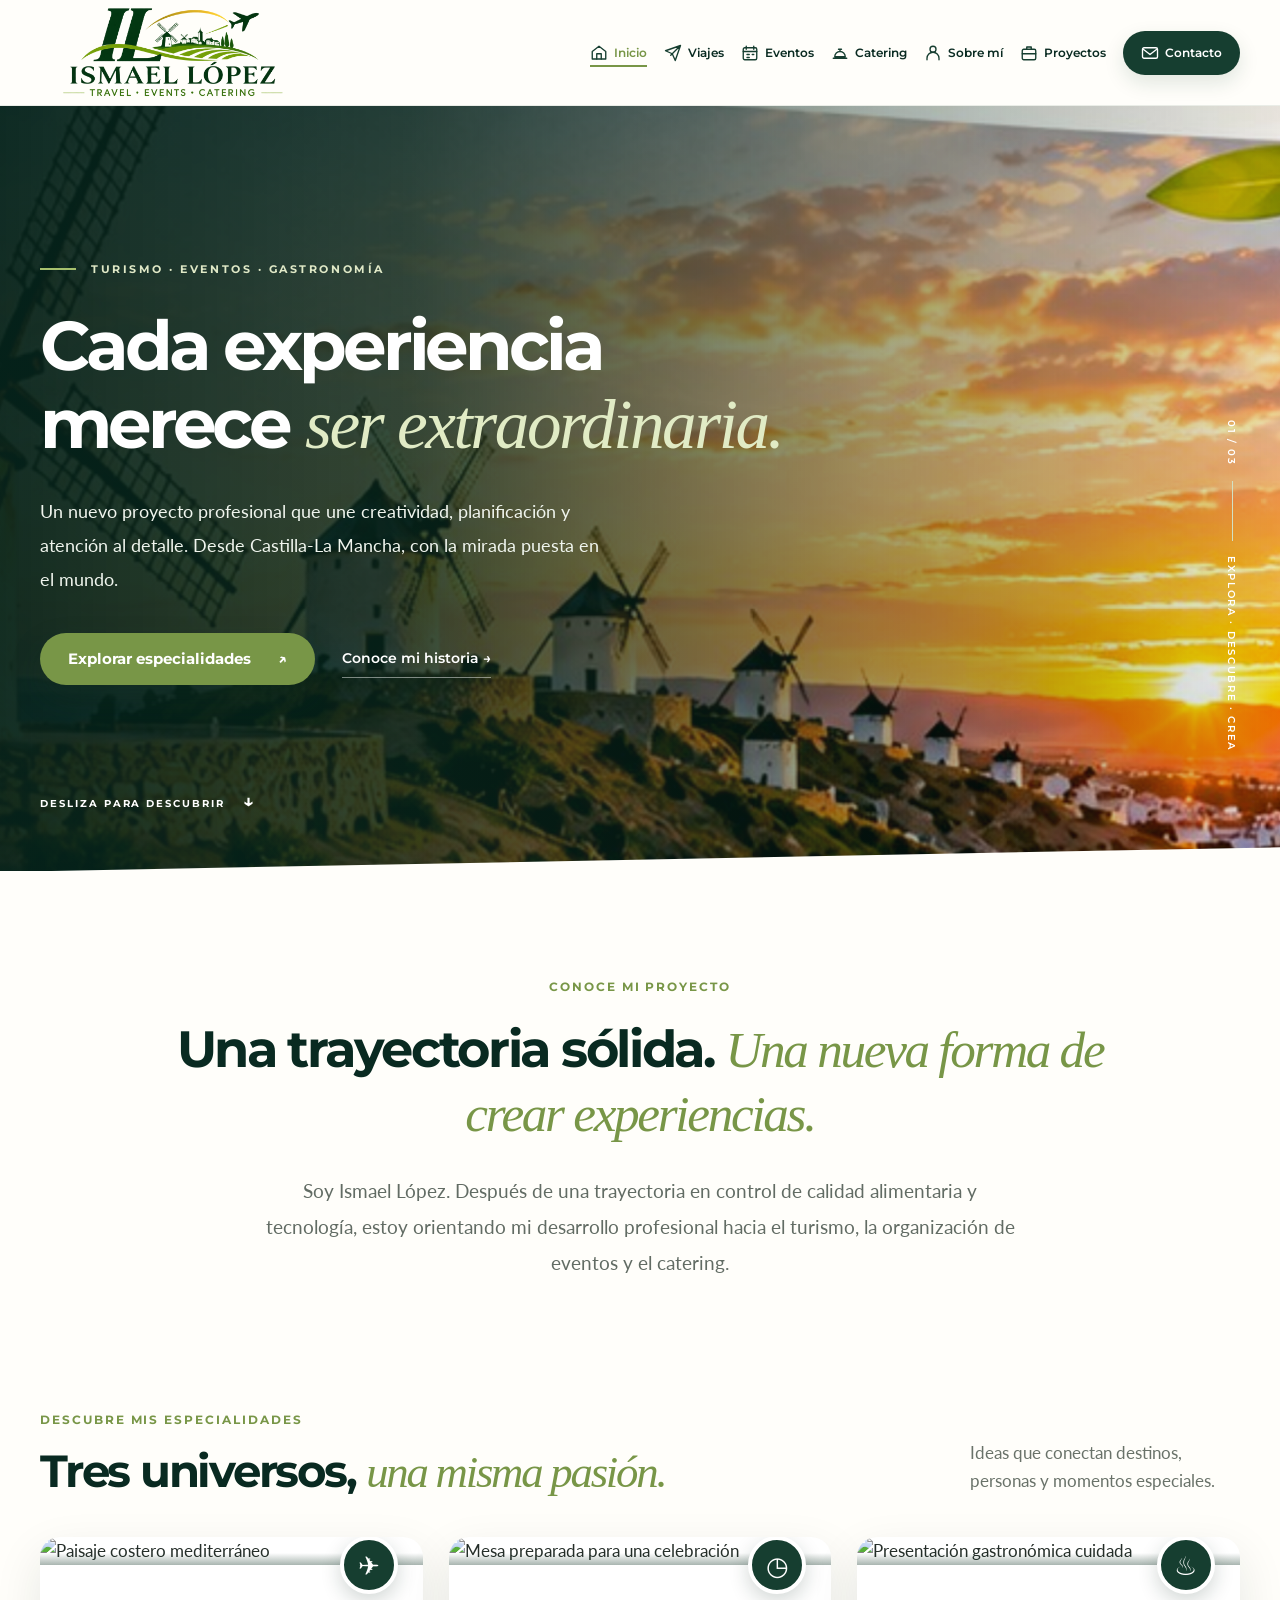
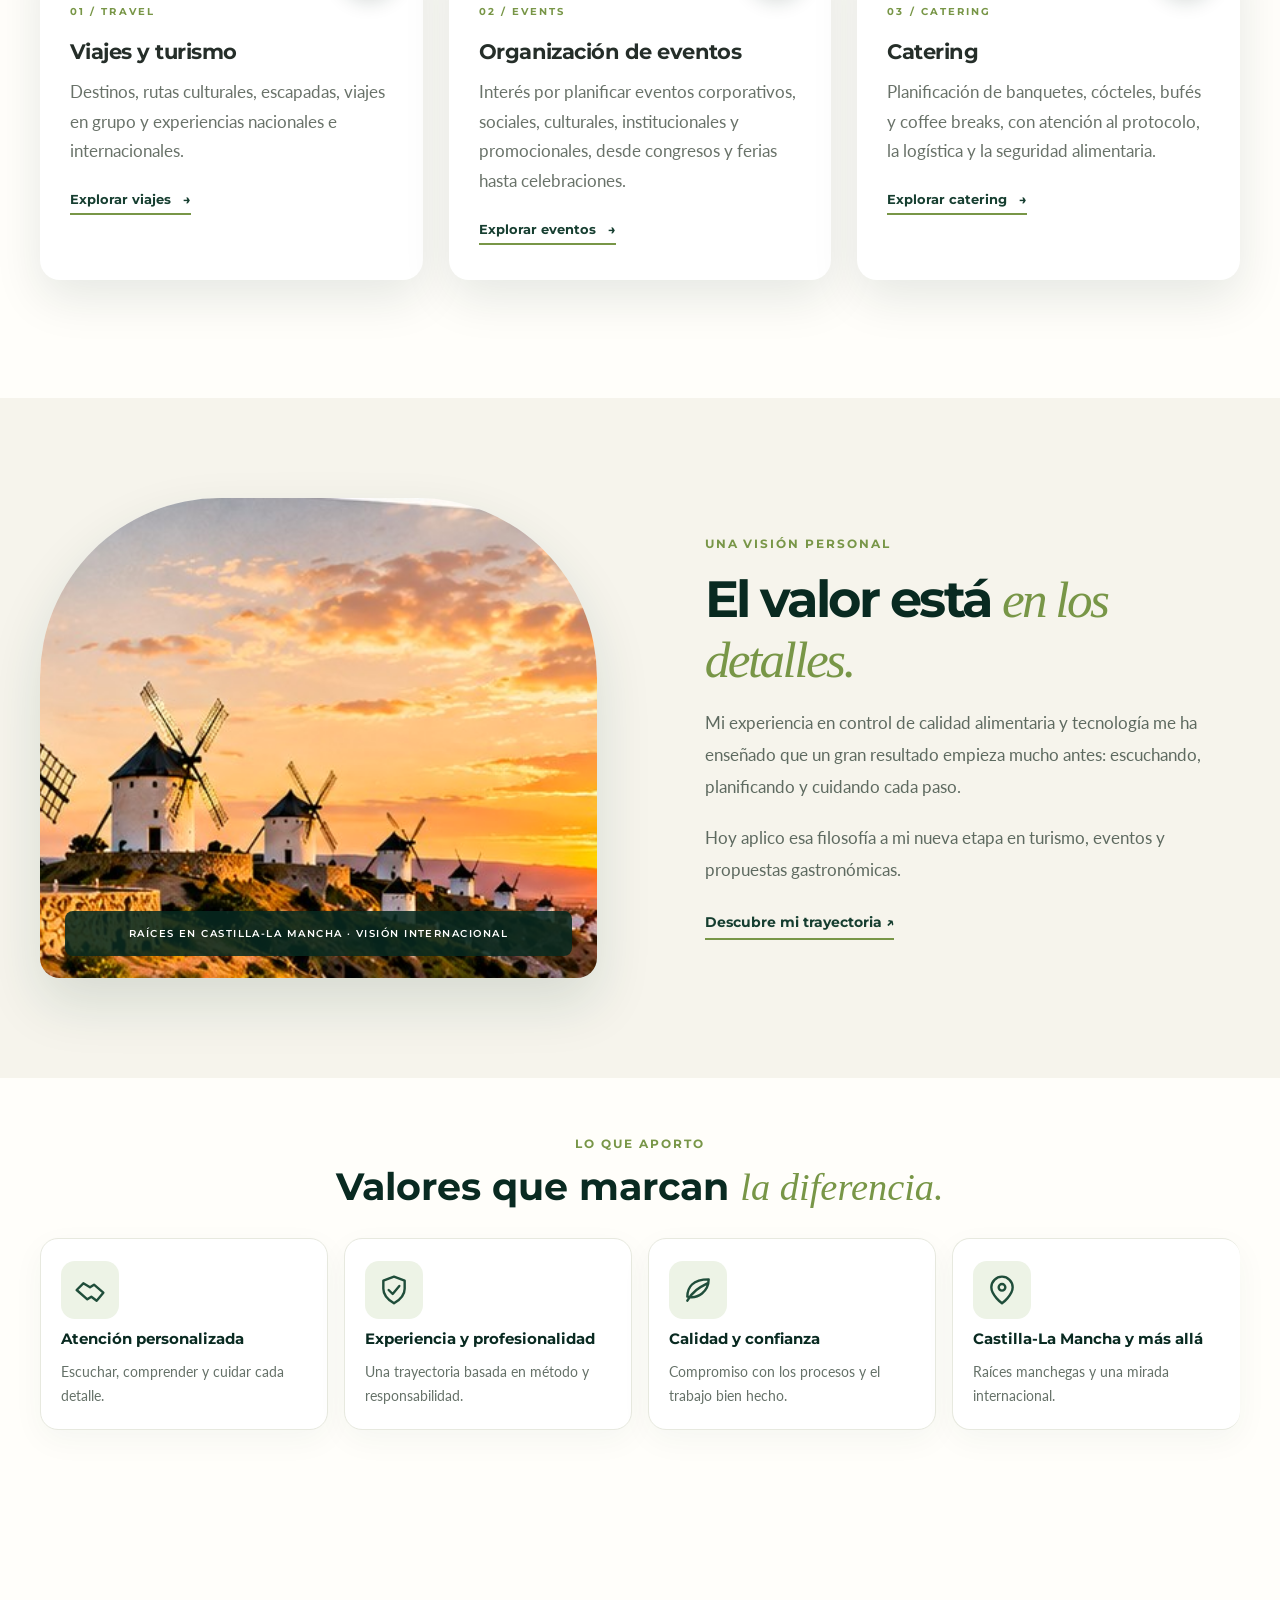
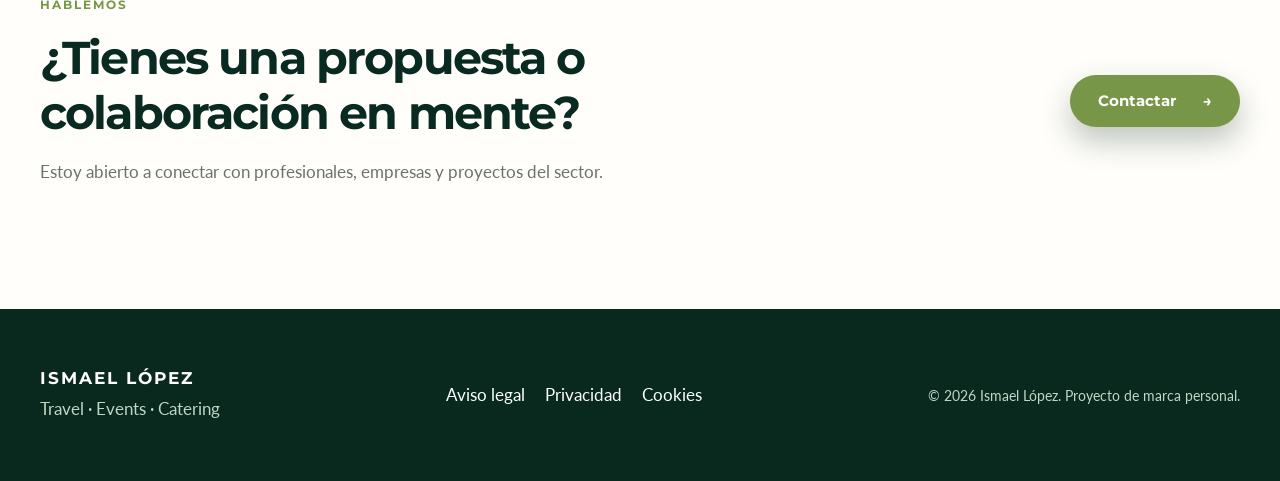
==== index.html @ da71027e "web personal" ====
<!DOCTYPE html>
<html lang="es">
 <head>
  <meta charset="utf-8"/>
  <meta content="width=device-width, initial-scale=1" name="viewport"/>
  <meta content="Ismael L&oacute;pez: perfil profesional y proyectos en turismo, organizaci&oacute;n de eventos y catering." name="description"/>
  <meta content="#1F4D3A" name="theme-color"/>
  <title>
   Ismael L&oacute;pez | Travel &middot; Events &middot; Catering
  </title>
  <link href="fotos/favicon.svg" rel="icon" type="image/svg+xml"/>
  <link href="https://fonts.googleapis.com" rel="preconnect"/>
  <link crossorigin="" href="https://fonts.gstatic.com" rel="preconnect"/>
  <link href="https://fonts.googleapis.com/css2?family=Lato:wght@400;700&amp;family=Montserrat:wght@400;500;600;700;800&amp;display=swap" rel="stylesheet"/>
  <link href="index.css" rel="stylesheet"/>
  <script defer="True" src="index.js">
  </script>
 </head>
 <body>
  <a class="skip" href="#contenido">
   Saltar al contenido
  </a>
  <header class="site-header">
   <div class="container header-inner">
    <a aria-label="Ismael L&oacute;pez, inicio" class="brand" href="index.html">
     <img alt="Ismael L&oacute;pez &middot; Travel &middot; Events &middot; Catering" class="brand-logo" height="116" src="fotos/logo.png" width="350"/>
    </a>
    <button aria-controls="nav-principal" aria-expanded="false" aria-label="Abrir men&uacute;" class="menu-toggle" type="button">
     <span>
     </span>
     <span>
     </span>
     <span>
     </span>
    </button>
    <nav aria-label="Navegaci&oacute;n principal" class="main-nav" id="nav-principal">
     <a aria-current="page" class="active" href="index.html">
      <svg aria-hidden="true" class="ui-icon" fill="none" stroke="currentColor" stroke-linecap="round" stroke-linejoin="round" stroke-width="1.8" viewbox="0 0 24 24">
       <path d="m3 10 9-7 9 7v10H3z">
       </path>
       <path d="M9 20v-7h6v7">
       </path>
      </svg>
      <span>
       Inicio
      </span>
     </a>
     <a href="viajes.html">
      <svg aria-hidden="true" class="ui-icon" fill="none" stroke="currentColor" stroke-linecap="round" stroke-linejoin="round" stroke-width="1.8" viewbox="0 0 24 24">
       <path d="M22 2 9 15M22 2l-7 20-4-9-9-4z">
       </path>
      </svg>
      <span>
       Viajes
      </span>
     </a>
     <a href="eventos.html">
      <svg aria-hidden="true" class="ui-icon" fill="none" stroke="currentColor" stroke-linecap="round" stroke-linejoin="round" stroke-width="1.8" viewbox="0 0 24 24">
       <rect height="16" rx="2" width="18" x="3" y="5">
       </rect>
       <path d="M7 3v4M17 3v4M3 10h18M8 14h3M8 18h3M15 14h2">
       </path>
      </svg>
      <span>
       Eventos
      </span>
     </a>
     <a href="catering.html">
      <svg aria-hidden="true" class="ui-icon" fill="none" stroke="currentColor" stroke-linecap="round" stroke-linejoin="round" stroke-width="1.8" viewbox="0 0 24 24">
       <path d="M3 19h18M5 17a7 7 0 0 1 14 0H5ZM12 10V7M10 7h4">
       </path>
      </svg>
      <span>
       Catering
      </span>
     </a>
     <a href="sobre-mi.html">
      <svg aria-hidden="true" class="ui-icon" fill="none" stroke="currentColor" stroke-linecap="round" stroke-linejoin="round" stroke-width="1.8" viewbox="0 0 24 24">
       <circle cx="12" cy="7" r="4">
       </circle>
       <path d="M4 21v-2a8 8 0 0 1 16 0v2">
       </path>
      </svg>
      <span>
       Sobre m&iacute;
      </span>
     </a>
     <a href="proyectos.html">
      <svg aria-hidden="true" class="ui-icon" fill="none" stroke="currentColor" stroke-linecap="round" stroke-linejoin="round" stroke-width="1.8" viewbox="0 0 24 24">
       <rect height="14" rx="2" width="18" x="3" y="7">
       </rect>
       <path d="M9 7V4h6v3M3 13h18">
       </path>
      </svg>
      <span>
       Proyectos
      </span>
     </a>
     <a class="nav-contact" href="contacto.html">
      <svg aria-hidden="true" class="ui-icon" fill="none" stroke="currentColor" stroke-linecap="round" stroke-linejoin="round" stroke-width="1.8" viewbox="0 0 24 24">
       <rect height="14" rx="2" width="20" x="2" y="5">
       </rect>
       <path d="m3 7 9 7 9-7">
       </path>
      </svg>
      <span>
       Contacto
      </span>
     </a>
    </nav>
   </div>
  </header>
  <main id="contenido">
   <section aria-labelledby="hero-title" class="hero hero-premium">
    <div class="hero-image">
    </div>
    <div class="container hero-content">
     <p class="eyebrow">
      <span class="eyebrow-rule">
      </span>
      TURISMO &middot; EVENTOS &middot; GASTRONOM&Iacute;A
     </p>
     <h1 id="hero-title">
      Cada experiencia merece
      <em>
       ser extraordinaria.
      </em>
     </h1>
     <p>
      Un nuevo proyecto profesional que une creatividad, planificaci&oacute;n y atenci&oacute;n al detalle. Desde Castilla-La Mancha, con la mirada puesta en el mundo.
     </p>
     <div class="hero-actions">
      <a class="button" href="#especialidades">
       Explorar especialidades
       <span aria-hidden="true">
        &nearrow;
       </span>
      </a>
      <a class="hero-secondary" href="sobre-mi.html">
       Conoce mi historia
       <span aria-hidden="true">
        &rarr;
       </span>
      </a>
     </div>
    </div>
    <div aria-hidden="true" class="hero-side-note">
     <span>
      01 / 03
     </span>
     <span class="hero-note-line">
     </span>
     <span>
      EXPLORA &middot; DESCUBRE &middot; CREA
     </span>
    </div>
    <a class="scroll-hint" href="#intro-title">
     DESLIZA PARA DESCUBRIR
     <span>
      &darr;
     </span>
    </a>
   </section>
   <section aria-labelledby="intro-title" class="intro container intro-premium">
    <p class="eyebrow dark">
     CONOCE MI PROYECTO
    </p>
    <h2 id="intro-title">
     Una trayectoria s&oacute;lida.
     <span class="accent-text">
      Una nueva forma de crear experiencias.
     </span>
    </h2>
    <p>
     Soy Ismael L&oacute;pez. Despu&eacute;s de una trayectoria en control de calidad alimentaria y tecnolog&iacute;a, estoy orientando mi desarrollo profesional hacia el turismo, la organizaci&oacute;n de eventos y el catering.
    </p>
   </section>
   <section aria-labelledby="services-title" class="services container services-premium" id="especialidades">
    <div class="section-heading">
     <div>
      <p class="eyebrow dark">
       DESCUBRE MIS ESPECIALIDADES
      </p>
      <h2 id="services-title">
       Tres universos,
       <span class="accent-text">
        una misma pasi&oacute;n.
       </span>
      </h2>
     </div>
     <p class="section-lead">
      Ideas que conectan destinos, personas y momentos especiales.
     </p>
    </div>
    <div class="cards">
     <article class="service-card">
      <div class="card-photo">
       <img alt="Paisaje costero mediterr&aacute;neo" loading="lazy" src="https://images.pexels.com/photos/346885/pexels-photo-346885.jpeg?auto=compress&amp;cs=tinysrgb&amp;w=1800"/>
      </div>
      <div class="card-body">
       <span class="card-index">
        01 / TRAVEL
       </span>
       <span aria-hidden="true" class="card-icon">
        ✈
       </span>
       <h3>
        Viajes y turismo
       </h3>
       <p>
        Destinos, rutas culturales, escapadas, viajes en grupo y experiencias nacionales e internacionales.
       </p>
       <a href="viajes.html">
        Explorar viajes
        <span aria-hidden="true">
         &rarr;
        </span>
       </a>
      </div>
     </article>
     <article class="service-card">
      <div class="card-photo">
       <img alt="Mesa preparada para una celebraci&oacute;n" loading="lazy" src="https://images.pexels.com/photos/169190/pexels-photo-169190.jpeg?auto=compress&amp;cs=tinysrgb&amp;w=1800"/>
      </div>
      <div class="card-body">
       <span class="card-index">
        02 / EVENTS
       </span>
       <span aria-hidden="true" class="card-icon">
        ◷
       </span>
       <h3>
        Organizaci&oacute;n de eventos
       </h3>
       <p>
        Inter&eacute;s por planificar eventos corporativos, sociales, culturales, institucionales y promocionales, desde congresos y ferias hasta celebraciones.
       </p>
       <a href="eventos.html">
        Explorar eventos
        <span aria-hidden="true">
         &rarr;
        </span>
       </a>
      </div>
     </article>
     <article class="service-card">
      <div class="card-photo">
       <img alt="Presentaci&oacute;n gastron&oacute;mica cuidada" loading="lazy" src="https://images.pexels.com/photos/958545/pexels-photo-958545.jpeg?auto=compress&amp;cs=tinysrgb&amp;w=1800"/>
      </div>
      <div class="card-body">
       <span class="card-index">
        03 / CATERING
       </span>
       <span aria-hidden="true" class="card-icon">
        ♨
       </span>
       <h3>
        Catering
       </h3>
       <p>
        Planificaci&oacute;n de banquetes, c&oacute;cteles, buf&eacute;s y coffee breaks, con atenci&oacute;n al protocolo, la log&iacute;stica y la seguridad alimentaria.
       </p>
       <a href="catering.html">
        Explorar catering
        <span aria-hidden="true">
         &rarr;
        </span>
       </a>
      </div>
     </article>
    </div>
   </section>
   <section aria-labelledby="statement-title" class="statement">
    <div class="container statement-grid">
     <div class="statement-visual">
      <img alt="Molinos de viento en Castilla-La Mancha" loading="lazy" src="fotos/molinos.jpg"/>
      <span class="statement-caption">
       RA&Iacute;CES EN CASTILLA-LA MANCHA &middot; VISI&Oacute;N INTERNACIONAL
      </span>
     </div>
     <div class="statement-copy">
      <p class="eyebrow dark">
       UNA VISI&Oacute;N PERSONAL
      </p>
      <h2 id="statement-title">
       El valor est&aacute;
       <em>
        en los detalles.
       </em>
      </h2>
      <p>
       Mi experiencia en control de calidad alimentaria y tecnolog&iacute;a me ha ense&ntilde;ado que un gran resultado empieza mucho antes: escuchando, planificando y cuidando cada paso.
      </p>
      <p>
       Hoy aplico esa filosof&iacute;a a mi nueva etapa en turismo, eventos y propuestas gastron&oacute;micas.
      </p>
      <a class="text-link" href="sobre-mi.html">
       Descubre mi trayectoria
       <span aria-hidden="true">
        &nearrow;
       </span>
      </a>
     </div>
    </div>
   </section>
   <section aria-labelledby="values-title" class="values values-refined">
    <div class="container">
     <p class="eyebrow dark values-eyebrow">
      LO QUE APORTO
     </p>
     <h2 id="values-title">
      Valores que marcan
      <em>
       la diferencia.
      </em>
     </h2>
     <div class="values-grid">
      <div class="value-tile">
       <span class="value-symbol">
        <svg aria-hidden="true" class="ui-icon" fill="none" stroke="currentColor" stroke-linecap="round" stroke-linejoin="round" stroke-width="1.8" viewbox="0 0 24 24">
         <path d="m2 12 5-5 5 3 3-2 7 6-5 6-4-3-3 2-8-7z">
         </path>
        </svg>
       </span>
       <strong>
        Atenci&oacute;n personalizada
       </strong>
       <p>
        Escuchar, comprender y cuidar cada detalle.
       </p>
      </div>
      <div class="value-tile">
       <span class="value-symbol">
        <svg aria-hidden="true" class="ui-icon" fill="none" stroke="currentColor" stroke-linecap="round" stroke-linejoin="round" stroke-width="1.8" viewbox="0 0 24 24">
         <path d="M12 2 4 5v6c0 5 3 8 8 11 5-3 8-6 8-11V5z">
         </path>
         <path d="m8 12 3 3 5-6">
         </path>
        </svg>
       </span>
       <strong>
        Experiencia y profesionalidad
       </strong>
       <p>
        Una trayectoria basada en m&eacute;todo y responsabilidad.
       </p>
      </div>
      <div class="value-tile">
       <span class="value-symbol">
        <svg aria-hidden="true" class="ui-icon" fill="none" stroke="currentColor" stroke-linecap="round" stroke-linejoin="round" stroke-width="1.8" viewbox="0 0 24 24">
         <path d="M20 4C8 4 4 10 4 17c8 2 16-4 16-13ZM4 20c4-7 9-10 15-13">
         </path>
        </svg>
       </span>
       <strong>
        Calidad y confianza
       </strong>
       <p>
        Compromiso con los procesos y el trabajo bien hecho.
       </p>
      </div>
      <div class="value-tile">
       <span class="value-symbol">
        <svg aria-hidden="true" class="ui-icon" fill="none" stroke="currentColor" stroke-linecap="round" stroke-linejoin="round" stroke-width="1.8" viewbox="0 0 24 24">
         <path d="M20 10c0 6-8 12-8 12S4 16 4 10a8 8 0 0 1 16 0z">
         </path>
         <circle cx="12" cy="10" r="2.5">
         </circle>
        </svg>
       </span>
       <strong>
        Castilla-La Mancha y m&aacute;s all&aacute;
       </strong>
       <p>
        Ra&iacute;ces manchegas y una mirada internacional.
       </p>
      </div>
     </div>
    </div>
   </section>
   <section class="contact-cta container">
    <div>
     <p class="eyebrow dark">
      HABLEMOS
     </p>
     <h2>
      &iquest;Tienes una propuesta o colaboraci&oacute;n en mente?
     </h2>
     <p>
      Estoy abierto a conectar con profesionales, empresas y proyectos del sector.
     </p>
    </div>
    <a class="button" href="contacto.html">
     Contactar
     <span aria-hidden="true">
      &rarr;
     </span>
    </a>
   </section>
  </main>
  <footer class="site-footer">
   <div class="container footer-inner">
    <div>
     <strong>
      ISMAEL L&Oacute;PEZ
     </strong>
     <p>
      Travel &middot; Events &middot; Catering
     </p>
    </div>
    <div>
     <a href="legal/aviso-legal.html">
      Aviso legal
     </a>
     <a href="legal/privacidad.html">
      Privacidad
     </a>
     <a href="legal/cookies.html">
      Cookies
     </a>
    </div>
    <small>
     &copy;
     <span id="year">
     </span>
     Ismael L&oacute;pez. Proyecto de marca personal.
    </small>
   </div>
  </footer>
 </body>
</html>
---- index.css ----
/* Estilos de index.html: archivo independiente y editable. */

/* ===== styles.css ===== */
:root {
    --forest:#1f4d3a;
    --deep:#103324;
    --olive:#6b8f47;
    --ivory:#f5f2e8;
    --graphite:#333;
    --white:#fff;
    --shadow:0 12px 34px #1f4d3a17
}

* {
    box-sizing:border-box
}

html {
    scroll-behavior:smooth
}

body {
    margin:0;
    color:var(--graphite);
    background:#fff;
    font:17px/1.65 Lato,Arial,sans-serif
}

h1,h2,h3,.brand {
    font-family:Montserrat,Arial,sans-serif;
    line-height:1.2
}

h1,h2,h3 {
    margin:0 0 18px
}

h2 {
    font-size:clamp(1.7rem,3vw,2.6rem);
    color:var(--deep)
}

h3 {
    font-size:1.25rem
}

p {
    margin:0 0 18px
}

a {
    color:inherit;
    text-decoration:none
}

a:hover {
    text-decoration:underline
}

a:focus-visible,button:focus-visible {
    outline:3px solid #e3ad32;
    outline-offset:4px
}

.container {
    width:min(1180px,calc(100% - 44px));
    margin:auto
}

.skip {
    position:absolute;
    top:-100px;
    left:10px;
    z-index:100;
    background:white;
    padding:12px
}

.skip:focus {
    top:10px
}

.site-header {
    position:relative;
    z-index:10;
    background:#fff;
    box-shadow:0 2px 16px #142d2214
}

.header-inner {
    min-height:100px;
    display:flex;
    align-items:center;
    justify-content:space-between;
    gap:25px
}

.brand {
    display:flex;
    align-items:center;
    gap:12px;
    color:var(--deep);
    white-space:nowrap
}

.brand:hover {
    text-decoration:none
}

.brand-mark {
    font:italic bold 3rem Georgia,serif;
    position:relative;
    letter-spacing:-.18em;
    padding-right:.2em
}

.brand-line {
    position:absolute;
    left:-5px;
    right:-9px;
    bottom:9px;
    height:4px;
    background:var(--olive);
    transform:rotate(-10deg);
    border-radius:100%
}

.brand-text {
    display:flex;
    flex-direction:column
}

.brand-text strong {
    font-size:1.17rem;
    letter-spacing:.09em
}

.brand-text small {
    font-size:.63rem;
    letter-spacing:.13em;
    color:var(--olive);
    font-weight:700
}

.main-nav {
    display:flex;
    align-items:center;
    gap:22px;
    font:600 .84rem Montserrat,Arial,sans-serif
}

.main-nav a {
    padding:10px 0
}

.main-nav a.active {
    color:var(--olive)
}

.main-nav .nav-contact {
    background:var(--forest);
    color:white;
    border-radius:8px;
    padding:11px 16px
}

.menu-toggle {
    display:none
}

.hero {
    min-height:530px;
    position:relative;
    display:flex;
    align-items:center;
    color:#fff;
    isolation:isolate;
    background:var(--deep)
}

.hero-image {
    position:absolute;
    inset:0;
    z-index:-2;
    background:url('fotos/molinos.jpg') center 43%/cover no-repeat
}

.hero:before {
    content:'';
    position:absolute;
    inset:0;
    z-index:-1;
    background:linear-gradient(90deg,rgba(8,38,28,.93) 0%,rgba(10,43,31,.76) 40%,rgba(10,43,31,.12) 100%)
}

.hero-content {
    padding:85px 0
}

.hero-content>* {
    max-width:670px
}

.eyebrow {
    font:700 .76rem Montserrat,Arial,sans-serif;
    letter-spacing:.16em;
    color:#d6e7a8;
    margin-bottom:18px
}

.eyebrow.dark {
    color:var(--olive)
}

h1 {
    font-size:clamp(2.3rem,4.2vw,4rem);
    letter-spacing:-.035em
}

h1 em {
    font-weight:500;
    color:#e5f0ce
}

.hero-content>p:not(.eyebrow) {
    font-size:1.12rem;
    max-width:560px
}

.button {
    display:inline-flex;
    align-items:center;
    gap:18px;
    background:var(--olive);
    color:#fff;
    padding:13px 23px;
    border-radius:9px;
    font:700 .91rem Montserrat,Arial,sans-serif;
    box-shadow:0 6px 18px #112b1e38;
    transition:transform .2s,background .2s
}

.button:hover {
    background:var(--forest);
    transform:translateY(-2px);
    text-decoration:none
}

.intro {
    padding:78px 0 55px;
    text-align:center;
    max-width:850px
}

.intro>p:last-child {
    font-size:1.06rem;
    color:#59615c
}

.services {
    padding:15px 0 80px
}

.section-heading {
    margin-bottom:28px
}

.cards {
    display:grid;
    grid-template-columns:repeat(3,minmax(0,1fr));
    gap:23px
}

.service-card {
    border-radius:16px;
    overflow:hidden;
    background:white;
    box-shadow:var(--shadow);
    border:1px solid #e8ece5
}

.service-card img {
    display:block;
    width:100%;
    height:210px;
    object-fit:cover
}

.card-body {
    padding:25px;
    position:relative
}

.card-icon {
    display:grid;
    place-items:center;
    background:var(--ivory);
    color:var(--forest);
    border-radius:50%;
    width:46px;
    height:46px;
    font-size:1.65rem;
    margin-bottom:17px
}

.card-body p {
    color:#59615c;
    min-height:76px
}

.card-body a {
    font-weight:700;
    color:var(--forest)
}

.values {
    background:var(--ivory);
    padding:33px 0
}

.values-grid {
    display:grid;
    grid-template-columns:repeat(4,1fr);
    gap:25px
}

.values-grid>div {
    display:flex;
    align-items:center;
    gap:12px
}

.values-grid span {
    font-size:2rem;
    color:var(--olive)
}

.values-grid strong {
    font-size:.94rem;
    line-height:1.35
}

.contact-cta {
    padding:76px 0;
    display:flex;
    align-items:center;
    justify-content:space-between;
    gap:32px
}

.contact-cta>div {
    max-width:700px
}

.site-footer {
    background:var(--deep);
    color:#fff;
    padding:38px 0
}

.footer-inner {
    display:flex;
    justify-content:space-between;
    align-items:center;
    gap:25px;
    flex-wrap:wrap
}

.footer-inner p {
    margin:3px 0;
    color:#c2d6c7
}

.footer-inner>div:nth-child(2) {
    display:flex;
    gap:20px
}

.footer-inner small {
    color:#c2d6c7
}

.inner-page {
    padding:80px 0;
    min-height:48vh
}

.inner-page p {
    max-width:780px
}

.inner-page .button {
    margin-top:14px
}


/* ===== responsive.css ===== */
@media(max-width:1060px) {
    .main-nav {
        gap:12px;
        font-size:.75rem
    }
    .brand-text strong {
        font-size:1rem
    }
    .brand-text small {
        font-size:.55rem
    }
}

@media(max-width:850px) {
    .header-inner {
        min-height:82px
    }
    .menu-toggle {
        display:flex;
        flex-direction:column;
        justify-content:center;
        gap:5px;
        border:1px solid #d8e3d9;
        background:white;
        border-radius:8px;
        padding:12px;
        cursor:pointer
    }
    .menu-toggle span {
        display:block;
        width:23px;
        height:2px;
        background:var(--deep)
    }
    .main-nav {
        display:none;
        position:absolute;
        left:0;
        right:0;
        top:100%;
        padding:18px 25px;
        background:white;
        box-shadow:0 12px 22px #112b1e20;
        flex-direction:column;
        align-items:stretch;
        gap:0
    }
    .main-nav.open {
        display:flex
    }
    .main-nav a {
        padding:12px
    }
    .main-nav .nav-contact {
        text-align:center;
        margin-top:8px
    }
    .cards {
        grid-template-columns:1fr 1fr
    }
    .values-grid {
        grid-template-columns:1fr 1fr
    }
    .hero {
        min-height:470px
    }
}

@media(max-width:580px) {
    body {
        font-size:16px
    }
    .container {
        width:min(100% - 32px,1180px)
    }
    .brand-mark {
        font-size:2.5rem
    }
    .brand-text strong {
        font-size:.88rem
    }
    .brand-text small {
        font-size:.48rem
    }
    .hero {
        min-height:510px
    }
    .hero:before {
        background:linear-gradient(90deg,#09291fe8,#09291f8a)
    }
    .hero-content {
        padding:65px 0
    }
    .cards {
        grid-template-columns:1fr
    }
    .service-card img {
        height:220px
    }
    .card-body p {
        min-height:0
    }
    .values-grid {
        grid-template-columns:1fr 1fr;
        gap:22px 12px
    }
    .values-grid>div {
        align-items:flex-start;
        flex-direction:column;
        gap:3px
    }
    .contact-cta {
        display:block;
        padding:55px 0
    }
    .footer-inner {
        display:block
    }
    .footer-inner>div:nth-child(2) {
        flex-wrap:wrap;
        margin:20px 0
    }
}


/* ===== premium.css ===== */
/* Premium visual layer · Ismael López */
:root {
    --forest:#163e30;
    --deep:#092a21;
    --olive:#789647;
    --ivory:#f6f4ec;
    --graphite:#252e29;
    --shadow:0 24px 60px rgba(13,48,35,.10)
}

body {
    background:#fffefa;
    color:var(--graphite);
    -webkit-font-smoothing:antialiased
}

.container {
    width:min(1240px,calc(100% - 80px))
}

.site-header {
    position:sticky;
    top:0;
    z-index:40;
    background:rgba(255,254,250,.97);
    backdrop-filter:blur(18px);
    box-shadow:none;
    border-bottom:1px solid rgba(24,65,45,.09)
}

.header-inner {
    min-height:98px
}

.brand {
    gap:15px
}

.brand-mark {
    font-size:3.25rem;
    color:var(--forest)
}

.brand-text strong {
    font-size:1.13rem;
    letter-spacing:.16em
}

.brand-text small {
    font-size:.61rem;
    letter-spacing:.17em
}

.main-nav {
    gap:25px
}

.main-nav a {
    position:relative;
    font-weight:600;
    transition:color .2s
}

.main-nav a:not(.nav-contact):after {
    content:'';
    position:absolute;
    bottom:5px;
    left:0;
    right:100%;
    height:2px;
    background:var(--olive);
    transition:right .25s
}

.main-nav a:not(.nav-contact):hover:after,.main-nav a.active:not(.nav-contact):after {
    right:0
}

.main-nav .nav-contact {
    padding:13px 21px;
    border-radius:100px;
    box-shadow:0 8px 20px #123d2920
}

.main-nav a:hover {
    text-decoration:none;
    color:var(--olive)
}

.main-nav .nav-contact:hover {
    color:white;
    background:var(--olive)
}

.hero-premium {
    min-height:min(770px,85vh);
    overflow:hidden
}

.hero-premium .hero-image {
    background-position:center 45%;
    transform:scale(1.035);
    animation:heroZoom 16s ease-out both
}

.hero-premium:before {
    background:linear-gradient(90deg,rgba(5,35,27,.94) 0%,rgba(7,38,28,.81) 32%,rgba(9,43,32,.38) 68%,rgba(8,30,24,.08) 100%)
}

.hero-premium:after {
    content:'';
    position:absolute;
    bottom:-1px;
    left:0;
    width:100%;
    height:75px;
    background:#fffefa;
    clip-path:polygon(0 100%,100% 100%,100% 67%,0 100%);
    z-index:-1
}

.hero-content {
    padding:100px 0 130px;
    position:relative;
    z-index:2
}

.hero-content>* {
    max-width:750px
}

.hero-premium h1 {
    font-size:clamp(3.1rem,5.4vw,5.65rem);
    font-weight:700;
    line-height:1.13;
    letter-spacing:-.06em;
    margin:0 0 29px
}

.hero-premium h1 em {
    font-family:Georgia,serif;
    font-weight:400;
    color:#e1ebc5;
    letter-spacing:-.035em
}

.hero-premium .eyebrow {
    display:flex;
    align-items:center;
    gap:15px;
    color:#e0e9c7;
    letter-spacing:.23em;
    font-size:.69rem;
    margin-bottom:30px
}

.eyebrow-rule {
    display:inline-block;
    width:36px;
    height:2px;
    background:#a7c16e
}

.hero-content>p:not(.eyebrow) {
    font-size:1.13rem;
    line-height:1.9;
    max-width:560px;
    color:#f0f5ee
}

.hero-actions {
    display:flex;
    gap:27px;
    align-items:center;
    flex-wrap:wrap;
    margin-top:36px
}

.button {
    border-radius:100px;
    padding:17px 28px;
    gap:27px;
    background:var(--olive);
    box-shadow:0 14px 30px #102d1e45
}

.hero-secondary {
    color:#fff;
    font:600 .88rem Montserrat,sans-serif;
    border-bottom:1px solid #ffffff75;
    padding:10px 0;
    transition:color .2s
}

.hero-secondary:hover {
    color:#d7e9b5;
    text-decoration:none
}

.hero-side-note {
    position:absolute;
    right:42px;
    bottom:120px;
    display:flex;
    gap:15px;
    align-items:center;
    font:600 .62rem Montserrat,sans-serif;
    letter-spacing:.17em;
    color:#fff;
    writing-mode:vertical-rl
}

.hero-note-line {
    height:60px;
    width:1px;
    background:#d2e1c4
}

.scroll-hint {
    position:absolute;
    bottom:60px;
    left:max(40px,calc((100vw - 1240px)/2));
    font:700 .61rem Montserrat,sans-serif;
    letter-spacing:.2em;
    color:#fff;
    z-index:2
}

.scroll-hint span {
    margin-left:13px;
    font-size:1.1rem
}

.intro-premium {
    padding:108px 0 85px;
    max-width:930px
}

.intro-premium .eyebrow {
    margin-bottom:24px
}

.intro-premium h2 {
    font-size:clamp(2.2rem,4vw,3.8rem);
    font-weight:700;
    letter-spacing:-.045em;
    line-height:1.23;
    margin-bottom:27px
}

.accent-text {
    font-family:Georgia,serif;
    font-weight:400;
    font-style:italic;
    color:var(--olive)
}

.intro-premium>p:last-child {
    font-size:1.16rem;
    line-height:1.95;
    max-width:760px;
    margin:0 auto;
    color:#626c64
}

.services-premium {
    padding:45px 0 118px
}

.section-heading {
    display:flex;
    justify-content:space-between;
    align-items:end;
    gap:30px;
    margin-bottom:38px
}

.section-heading h2 {
    font-size:clamp(2rem,3.5vw,3.4rem);
    letter-spacing:-.05em;
    margin:0
}

.section-lead {
    max-width:270px;
    color:#697269;
    margin-bottom:4px
}

.cards {
    gap:26px
}

.service-card {
    position:relative;
    border:0;
    border-radius:20px;
    box-shadow:0 18px 48px rgba(12,44,29,.10);
    transition:transform .35s,box-shadow .35s;
    background:#fff
}

.service-card:hover {
    transform:translateY(-9px);
    box-shadow:0 28px 65px rgba(12,44,29,.17)
}

.service-card img {
    height:270px;
    transition:transform .6s
}

.service-card:hover img {
    transform:scale(1.04)
}

.service-card {
    isolation:isolate
}

.card-body {
    padding:28px 30px 33px
}

.card-index {
    font:700 .65rem Montserrat,sans-serif;
    color:var(--olive);
    letter-spacing:.2em
}

.card-icon {
    position:absolute;
    right:25px;
    top:-29px;
    background:var(--forest);
    color:#fff;
    border:4px solid white;
    width:58px;
    height:58px;
    font-size:1.6rem;
    box-shadow:0 7px 20px #112d1f30
}

.card-body h3 {
    font-size:1.33rem;
    margin-top:16px;
    margin-bottom:12px;
    letter-spacing:-.025em
}

.card-body p {
    min-height:80px;
    color:#697269;
    line-height:1.75
}

.card-body a {
    font:700 .83rem Montserrat,sans-serif
}

.card-body a:hover {
    text-decoration:none;
    color:var(--olive)
}

.statement {
    background:var(--ivory);
    padding:100px 0
}

.statement-grid {
    display:grid;
    grid-template-columns:1.04fr 1fr;
    align-items:center;
    gap:9%
}

.statement-visual {
    position:relative
}

.statement-visual img {
    display:block;
    width:100%;
    height:480px;
    object-fit:cover;
    border-radius:180px 180px 20px 20px;
    box-shadow:0 25px 55px #173d3024
}

.statement-caption {
    position:absolute;
    bottom:22px;
    left:25px;
    right:25px;
    background:rgba(8,41,31,.87);
    color:#fff;
    padding:16px 20px;
    border-radius:8px;
    font:600 .65rem Montserrat,sans-serif;
    letter-spacing:.14em;
    text-align:center
}

.statement-copy h2 {
    font-size:clamp(2.3rem,4vw,4rem);
    line-height:1.16;
    letter-spacing:-.05em
}

.statement-copy h2 em {
    font:italic 400 1em Georgia,serif;
    color:var(--olive)
}

.statement-copy p:not(.eyebrow) {
    color:#5e6a60;
    line-height:1.9
}

.text-link {
    display:inline-block;
    font:700 .87rem Montserrat,sans-serif;
    color:var(--forest);
    border-bottom:2px solid var(--olive);
    padding-bottom:8px;
    margin-top:10px
}

.text-link:hover {
    text-decoration:none;
    color:var(--olive)
}

.values {
    padding:47px 0;
    background:#fffefa
}

.values-grid>div {
    border-right:1px solid #e4e9df;
    padding-right:18px
}

.values-grid>div:last-child {
    border-right:0
}

.values-grid span {
    font-size:2.4rem
}

.contact-cta {
    padding:105px 0
}

.contact-cta h2 {
    font-size:clamp(2rem,3.6vw,3.3rem);
    letter-spacing:-.04em
}

.contact-cta p:not(.eyebrow) {
    color:#68736a
}

.site-footer {
    padding:55px 0;
    background:#09291f
}

.footer-inner strong {
    font-family:Montserrat,sans-serif;
    letter-spacing:.12em
}

.footer-inner a:hover {
    color:#bdd694
}

@keyframes heroZoom {
    from {
        transform:scale(1.09)
    }
    to {
        transform:scale(1.015)
    }
}

@media(max-width:1080px) {
    .main-nav {
        gap:12px
    }
    .brand-text strong {
        font-size:1rem
    }
    .statement-grid {
        gap:5%
    }
    .hero-side-note {
        display:none
    }
}

@media(max-width:850px) {
    .container {
        width:min(100% - 44px,1240px)
    }
    .site-header .main-nav {
        gap:0
    }
    .hero-premium {
        min-height:650px
    }
    .hero-content {
        padding:100px 0
    }
    .section-heading {
        align-items:start
    }
    .statement-grid {
        grid-template-columns:1fr;
        gap:45px
    }
    .statement-visual img {
        height:380px
    }
    .statement-copy {
        max-width:650px
    }
    .hero-premium h1 {
        font-size:clamp(2.7rem,7vw,4.5rem)
    }
}

@media(max-width:580px) {
    .container {
        width:calc(100% - 36px)
    }
    .header-inner {
        min-height:80px
    }
    .hero-premium {
        min-height:660px
    }
    .hero-premium:before {
        background:linear-gradient(90deg,#09291feb,#09291f99)
    }
    .hero-content {
        padding:85px 0 100px
    }
    .hero-premium h1 {
        font-size:clamp(2.7rem,11vw,4.1rem)
    }
    .hero-premium .eyebrow {
        font-size:.59rem;
        letter-spacing:.12em
    }
    .hero-content>p:not(.eyebrow) {
        font-size:1rem
    }
    .hero-actions {
        gap:16px
    }
    .hero-secondary {
        font-size:.78rem
    }
    .scroll-hint {
        left:20px;
        bottom:40px
    }
    .intro-premium {
        padding:70px 0
    }
    .services-premium {
        padding:20px 0 75px
    }
    .section-heading {
        display:block
    }
    .section-lead {
        margin-top:15px
    }
    .service-card img {
        height:250px
    }
    .card-body p {
        min-height:0
    }
    .statement {
        padding:65px 0
    }
    .statement-visual img {
        height:310px
    }
    .statement-caption {
        font-size:.5rem
    }
    .values-grid>div {
        border-right:0
    }
    .contact-cta {
        padding:75px 0
    }
}

@media(prefers-reduced-motion:reduce) {
    .hero-premium .hero-image {
        animation:none
    }
    .service-card,.service-card img {
        transition:none
    }
}


/* ===== v2-mejorada.css ===== */
/* VERSION 2 MEJORADA — conserva el diseño editorial y la fotografía inferior de molinos */
:root {
    --forest:#163e30;
    --olive:#789647
}

.site-header {
    background:rgba(255,254,250,.98)
}

.header-inner {
    min-height:105px;
    gap:20px
}

.brand {
    flex:0 0 auto;
    display:flex;
    align-items:center;
    max-width:285px
}

.brand-logo {
    display:block;
    width:265px;
    max-width:100%;
    height:auto;
    object-fit:contain
}

.main-nav {
    gap:17px
}

.main-nav a {
    display:inline-flex;
    align-items:center;
    justify-content:center;
    gap:6px;
    white-space:nowrap;
    font-size:.76rem
}

.main-nav .ui-icon {
    width:16px;
    height:16px;
    flex-shrink:0;
    color:var(--forest)
}

.main-nav .nav-contact .ui-icon {
    color:#fff
}

.main-nav .nav-contact {
    padding:13px 18px
}

/* La portada de V2 permanece intacta: molinos y tipografía editorial */
.hero-premium .hero-image {
    filter:saturate(1.12) contrast(1.02)
}

/* Tarjetas más visuales sin sustituir su diseño de V2 */
.service-card {
    overflow:hidden
}

.service-card .card-photo {
    position:relative;
    overflow:hidden
}

.service-card .card-photo:after {
    content:"";
    position:absolute;
    inset:55% 0 0;
    background:linear-gradient(transparent,rgba(8,44,29,.35));
    pointer-events:none
}

.service-card .card-photo img {
    width:100%;
    height:290px;
    object-fit:cover;
    display:block;
    transition:transform .55s
}

.service-card:hover .card-photo img {
    transform:scale(1.065)
}

.service-card .card-body {
    padding:30px 30px 35px
}

.service-card .card-body a {
    display:inline-flex;
    align-items:center;
    gap:12px;
    border-bottom:2px solid var(--olive);
    padding-bottom:6px
}

/* Valores profesionales en cuatro bloques con iconografía */
.values-refined {
    background:#fffefa;
    padding:92px 0 88px
}

.values-refined .values-eyebrow {
    text-align:center;
    margin-bottom:13px
}

.values-refined h2 {
    text-align:center;
    font-size:clamp(2rem,3vw,3rem);
    margin-bottom:44px
}

.values-refined h2 em {
    font:italic 400 1em Georgia,serif;
    color:var(--olive)
}

.values-refined .values-grid {
    display:grid;
    grid-template-columns:repeat(4,minmax(0,1fr));
    gap:18px
}

.values-refined .value-tile {
    display:flex;
    flex-direction:column;
    align-items:flex-start;
    gap:12px;
    border:1px solid #e7e9df;
    border-radius:18px;
    padding:26px 22px;
    background:white;
    box-shadow:0 10px 32px #153d2b0b;
    transition:transform .25s,box-shadow .25s
}

.values-refined .value-tile:hover {
    transform:translateY(-5px);
    box-shadow:0 20px 38px #153d2b18
}

.values-refined .value-symbol {
    display:grid;
    place-items:center;
    background:#eef3e7;
    border-radius:14px;
    width:56px;
    height:56px;
    color:var(--forest)
}

.values-refined .value-symbol .ui-icon {
    width:31px;
    height:31px
}

.values-refined .value-tile strong {
    font:700 .92rem/1.45 Montserrat,sans-serif;
    color:var(--deep)
}

.values-refined .value-tile p {
    font-size:.88rem;
    color:#657168;
    line-height:1.65;
    margin:0
}

/* La sección .statement conserva la imagen original de molinos */
.statement-visual img {
    object-position:center;
    filter:saturate(1.06)
}

@media(max-width:1120px) {
    .brand-logo {
        width:225px
    }
    .main-nav {
        gap:10px
    }
    .main-nav a {
        font-size:.69rem;
        gap:4px
    }
    .main-nav .ui-icon {
        width:14px;
        height:14px
    }
}

@media(max-width:950px) {
    .header-inner {
        min-height:82px
    }
    .brand-logo {
        width:230px
    }
    .menu-toggle {
        display:flex;
        flex-direction:column;
        justify-content:center;
        gap:5px;
        padding:12px;
        background:#fff;
        border:1px solid #d8e3d9;
        border-radius:9px;
        cursor:pointer
    }
    .menu-toggle span {
        display:block;
        width:23px;
        height:2px;
        background:var(--deep)
    }
    .site-header .main-nav {
        display:none;
        position:absolute;
        left:0;
        right:0;
        top:100%;
        padding:18px 25px;
        background:#fffefa;
        box-shadow:0 12px 25px #112b1e20;
        flex-direction:column;
        align-items:stretch;
        gap:0
    }
    .site-header .main-nav.open {
        display:flex
    }
    .main-nav a {
        justify-content:flex-start;
        font-size:.9rem;
        padding:13px 12px
    }
    .main-nav .ui-icon {
        width:19px;
        height:19px
    }
    .main-nav .nav-contact {
        justify-content:center;
        margin-top:8px
    }
    .values-refined .values-grid {
        grid-template-columns:repeat(2,minmax(0,1fr))
    }
}

@media(max-width:580px) {
    .brand-logo {
        width:185px
    }
    .header-inner {
        min-height:76px
    }
    .service-card .card-photo img {
        height:260px
    }
    .values-refined {
        padding:65px 0
    }
    .values-refined .values-grid {
        gap:12px
    }
    .values-refined .value-tile {
        padding:18px 14px
    }
    .values-refined .value-tile strong {
        font-size:.8rem
    }
    .values-refined .value-tile p {
        font-size:.76rem
    }
    .values-refined .value-symbol {
        width:46px;
        height:46px
    }
    .values-refined .value-symbol .ui-icon {
        width:25px;
        height:25px
    }
}

@media(max-width:390px) {
    .brand-logo {
        width:160px
    }
    .values-refined .values-grid {
        grid-template-columns:1fr
    }
}

@media(prefers-reduced-motion:reduce) {
    .values-refined .value-tile,.service-card .card-photo img {
        transition:none
    }
}

/* Iconos SVG integrados directamente en HTML: visibles sin JavaScript ni internet */
.main-nav .ui-icon {
    display:block;
    width:18px;
    height:18px;
    flex:0 0 18px;
    stroke:currentColor!important;
    fill:none!important;
    opacity:1
}

.main-nav a:not(.nav-contact) {
    color:var(--deep)
}

.main-nav a.active:not(.nav-contact),.main-nav a:hover:not(.nav-contact) {
    color:var(--olive)
}

.main-nav .nav-contact .ui-icon {
    color:white
}

.values-refined {
    padding:58px 0 62px
}

.values-refined h2 {
    margin-bottom:28px
}

.values-refined .values-grid {
    gap:16px
}

.values-refined .value-tile {
    padding:22px 20px;
    gap:10px
}

.values-refined .value-symbol {
    display:grid;
    place-items:center;
    flex-shrink:0;
    background:#edf3e6;
    width:58px;
    height:58px;
    color:#1f4d3a;
    border-radius:14px
}

.values-refined .value-symbol .ui-icon {
    display:block;
    width:32px;
    height:32px;
    stroke:#1f4d3a!important;
    fill:none!important;
    opacity:1
}

.values-refined .value-tile p {
    min-height:0
}

@media(max-width:950px) {
    .site-header .main-nav {
        display:none
    }
    .site-header .main-nav.open {
        display:flex
    }
    .main-nav .ui-icon {
        width:20px;
        height:20px;
        flex-basis:20px
    }
}

@media(max-width:580px) {
    .values-refined {
        padding:48px 0 55px
    }
    .values-refined .value-symbol {
        width:48px;
        height:48px
    }
    .values-refined .value-symbol .ui-icon {
        width:27px;
        height:27px
    }
}


/* ===== paginas-2026.css ===== */
/* ESTILOS ADICIONALES 2026 — INDEX, SOBRE MÍ Y VIAJES */
:root {
    --page-green: #163e30;
    --page-cream: #f5f2e8;
}
.subhero {
    position: relative;
    min-height: 490px;
    display: flex;
    align-items: center;
    color: #fff;
    background-color: var(--page-green);
    background-position: center;
    background-size: cover;
    isolation: isolate;
}
.subhero::before {
    content: "";
    position: absolute;
    inset: 0;
    background: linear-gradient(90deg, rgba(10, 38, 27, .91), rgba(14, 51, 36, .58) 65%, rgba(14, 51, 36, .2));
    z-index: -1;
}
.subhero-about {
    background-image: url('fotos/molinos.jpg');
}
.subhero-travel {
    background-image: url('https://images.pexels.com/photos/346885/pexels-photo-346885.jpeg?auto=compress&cs=tinysrgb&w=1800');
}
.subhero-inner {
    padding-top: 90px;
    padding-bottom: 90px;
}
.subhero h1 {
    color: #fff;
    max-width: 850px;
    font-family: Montserrat, sans-serif;
    font-size: clamp(2.2rem, 4.8vw, 4.6rem);
    font-weight: 700;
    line-height: 1.13;
    letter-spacing: -.045em;
    margin: 18px 0 20px;
}
.subhero h1 em,
.center-heading h2 em,
.feature-copy h2 em {
    color: #a9c38d;
    font-style: normal;
}
.subhero p:not(.eyebrow) {
    max-width: 640px;
    font-size: 1.15rem;
    line-height: 1.8;
    color: #f0f2e9;
}
.subhero .button {
    margin-top: 22px;
}
.page-section {
    padding-top: 94px;
    padding-bottom: 94px;
}
.section-soft {
    background: #f7f6f0;
}
.split-feature {
    display: grid;
    grid-template-columns: minmax(0, 1fr) minmax(0, 1fr);
    align-items: center;
    gap: clamp(30px, 6vw, 100px);
}
.feature-image {
    height: 510px;
    border-radius: 220px 220px 12px 12px;
    overflow: hidden;
    box-shadow: 0 18px 45px rgba(18, 56, 38, .12);
}
.feature-image img {
    width: 100%;
    height: 100%;
    object-fit: cover;
}
.feature-copy h2,
.center-heading h2 {
    color: var(--page-green);
    font-family: Montserrat, sans-serif;
    font-size: clamp(1.85rem, 3vw, 3.1rem);
    line-height: 1.2;
    letter-spacing: -.035em;
    margin: 12px 0 22px;
}
.feature-copy p:not(.eyebrow) {
    color: #526057;
    font-size: 1.05rem;
    line-height: 1.85;
    margin-bottom: 18px;
}
.center-heading {
    text-align: center;
    max-width: 810px;
    margin: 0 auto 44px;
}
.center-heading p:not(.eyebrow) {
    color: #5a665c;
    line-height: 1.8;
}
.feature-cards {
    display: grid;
    grid-template-columns: repeat(3, minmax(0, 1fr));
    gap: 24px;
}
.feature-card {
    overflow: hidden;
    border-radius: 14px;
    background: #fff;
    box-shadow: 0 12px 36px rgba(16, 51, 35, .08);
}
.feature-card > img,
.feature-card > .photo-panel {
    width: 100%;
    height: 235px;
    object-fit: cover;
    display: block;
}
.feature-card > div:not(.photo-panel) {
    padding: 26px;
}
.feature-card span {
    color: #77904e;
    font-size: .75rem;
    font-weight: 700;
    letter-spacing: .12em;
}
.feature-card h3,
.experience-grid h3,
.pillars h3 {
    font-family: Montserrat, sans-serif;
    color: var(--page-green);
    margin: 12px 0;
    font-size: 1.12rem;
}
.feature-card p,
.experience-grid p,
.pillars p {
    color: #58665b;
    line-height: 1.75;
    margin: 0;
}
.feature-card a {
    display: inline-block;
    color: var(--page-green);
    font-weight: 700;
    margin-top: 18px;
    text-decoration: none;
}
.world-panel {
    background: linear-gradient(135deg, #204c3a 0%, #64875e 60%, #b7c69a 100%);
    display: flex !important;
    align-items: end;
    padding: 28px;
}
.world-panel span {
    color: white;
    font-size: 1.2rem;
    font-weight: 700;
}
.pillars,
.experience-grid {
    display: grid;
    grid-template-columns: repeat(4, minmax(0, 1fr));
    gap: 20px;
}
.pillars article,
.experience-grid article {
    border: 1px solid #e6e9de;
    border-radius: 12px;
    padding: 28px 22px;
    background: #fff;
}
.pillars article > span {
    font-size: 1.5rem;
    color: #7c9a5e;
    font-weight: 700;
}
.experience-grid {
    grid-template-columns: repeat(2, minmax(0, 1fr));
}
.experience-icon {
    color: var(--page-green);
    font-size: 2rem;
    line-height: 1;
}
.page-cta {
    text-align: center;
    background: var(--page-green);
    color: white;
    padding: 80px 20px;
}
.page-cta h2 {
    font-family: Montserrat, sans-serif;
    font-size: clamp(1.8rem, 3vw, 2.8rem);
    color: white;
    margin: 12px 0;
}
.page-cta p:not(.eyebrow) {
    color: #e1e9df;
    max-width: 670px;
    margin: 12px auto 24px;
}
.page-cta .disclaimer {
    font-size: .79rem;
    opacity: .8;
    margin-top: 26px !important;
}
/* Garantiza que las tarjetas originales de Inicio no deformen las fotografías. */
.service-card .card-photo img {
    width: 100%;
    height: 100%;
    object-fit: cover;
}
@media (max-width: 900px) {
    .feature-cards {
        grid-template-columns: repeat(2, minmax(0, 1fr));
    }
    .feature-cards .feature-card:last-child {
        grid-column: 1 / -1;
    }
    .split-feature {
        gap: 34px;
    }
    .pillars {
        grid-template-columns: repeat(2, minmax(0, 1fr));
    }
}
@media (max-width: 650px) {
    .subhero {
        min-height: 420px;
    }
    .subhero-inner {
        padding-top: 75px;
        padding-bottom: 75px;
    }
    .page-section {
        padding-top: 62px;
        padding-bottom: 62px;
    }
    .split-feature,
    .feature-cards,
    .pillars,
    .experience-grid {
        grid-template-columns: 1fr;
    }
    .feature-cards .feature-card:last-child {
        grid-column: auto;
    }
    .feature-image {
        height: 330px;
    }
    .feature-card > img,
    .feature-card > .photo-panel {
        height: 230px;
    }
}


/* ===== Estructura editorial específica de cada página ===== */
.editorial-hero { position:relative; min-height:540px; display:flex; align-items:end; background-position:center; background-size:cover; color:white; isolation:isolate; }
.editorial-hero::before { content:""; position:absolute; inset:0; background:linear-gradient(90deg,rgba(14,38,29,.85),rgba(14,38,29,.18)); z-index:-1; }
.editorial-hero .editorial-hero-inner { width:min(1160px,calc(100% - 40px)); margin:0 auto; padding:100px 0 82px; }
.editorial-hero .eyebrow { letter-spacing:.18em; font-size:.78rem; font-weight:700; text-transform:uppercase; }
.editorial-hero h1 { max-width:800px; font-family:Montserrat,sans-serif; font-size:clamp(2.6rem,5vw,5.3rem); line-height:1.1; margin:18px 0 24px; color:white; }
.editorial-hero p { max-width:650px; font-size:1.15rem; line-height:1.8; }
.editorial-section { padding:88px 0; }
.editorial-wrap { width:min(1160px,calc(100% - 40px)); margin:auto; }
.editorial-kicker { color:#6b8f47; letter-spacing:.17em; text-transform:uppercase; font-size:.76rem; font-weight:800; margin-bottom:14px; }
.editorial-title { font-family:Montserrat,sans-serif; color:#1f4d3a; font-size:clamp(1.9rem,3.4vw,3.2rem); line-height:1.2; margin:0 0 20px; }
.editorial-lead { max-width:760px; color:#555; font-size:1.12rem; line-height:1.85; }
.editorial-grid { display:grid; grid-template-columns:repeat(3,minmax(0,1fr)); gap:24px; margin-top:38px; }
.editorial-card { background:white; border-radius:16px; overflow:hidden; box-shadow:0 12px 34px rgba(22,48,33,.09); }
.editorial-card img { display:block; width:100%; height:260px; object-fit:cover; }
.editorial-card-body { padding:28px; }
.editorial-card h3 { color:#1f4d3a; font-family:Montserrat,sans-serif; font-size:1.24rem; margin:0 0 12px; }
.editorial-card p { color:#555; line-height:1.75; margin:0; }
.editorial-split { display:grid; grid-template-columns:1fr 1fr; gap:65px; align-items:center; }
.editorial-split img { width:100%; height:470px; object-fit:cover; border-radius:18px; }
.editorial-copy p { line-height:1.85; color:#555; margin-bottom:17px; }
.editorial-muted { background:#f5f2e8; }
.editorial-pill-grid { display:grid; grid-template-columns:repeat(2,minmax(0,1fr)); gap:16px; margin-top:30px; }
.editorial-pill { padding:20px 22px; background:white; border-radius:12px; border-left:4px solid #6b8f47; color:#1f4d3a; font-weight:700; }
.editorial-cta { text-align:center; background:#1f4d3a; padding:78px 20px; color:white; }
.editorial-cta h2 { color:white; font-size:clamp(1.8rem,3vw,2.7rem); margin:0 0 18px; }
.editorial-cta p { max-width:680px; margin:0 auto 28px; line-height:1.8; }
.editorial-cta a { display:inline-block; background:#f5f2e8; color:#1f4d3a; padding:15px 27px; border-radius:6px; font-weight:800; text-decoration:none; }
@media(max-width:760px){ .editorial-grid,.editorial-split,.editorial-pill-grid { grid-template-columns:1fr; } .editorial-section{padding:58px 0;} .editorial-split{gap:30px;} .editorial-split img{height:320px;} .editorial-card img{height:230px;} .editorial-hero{min-height:470px;} }
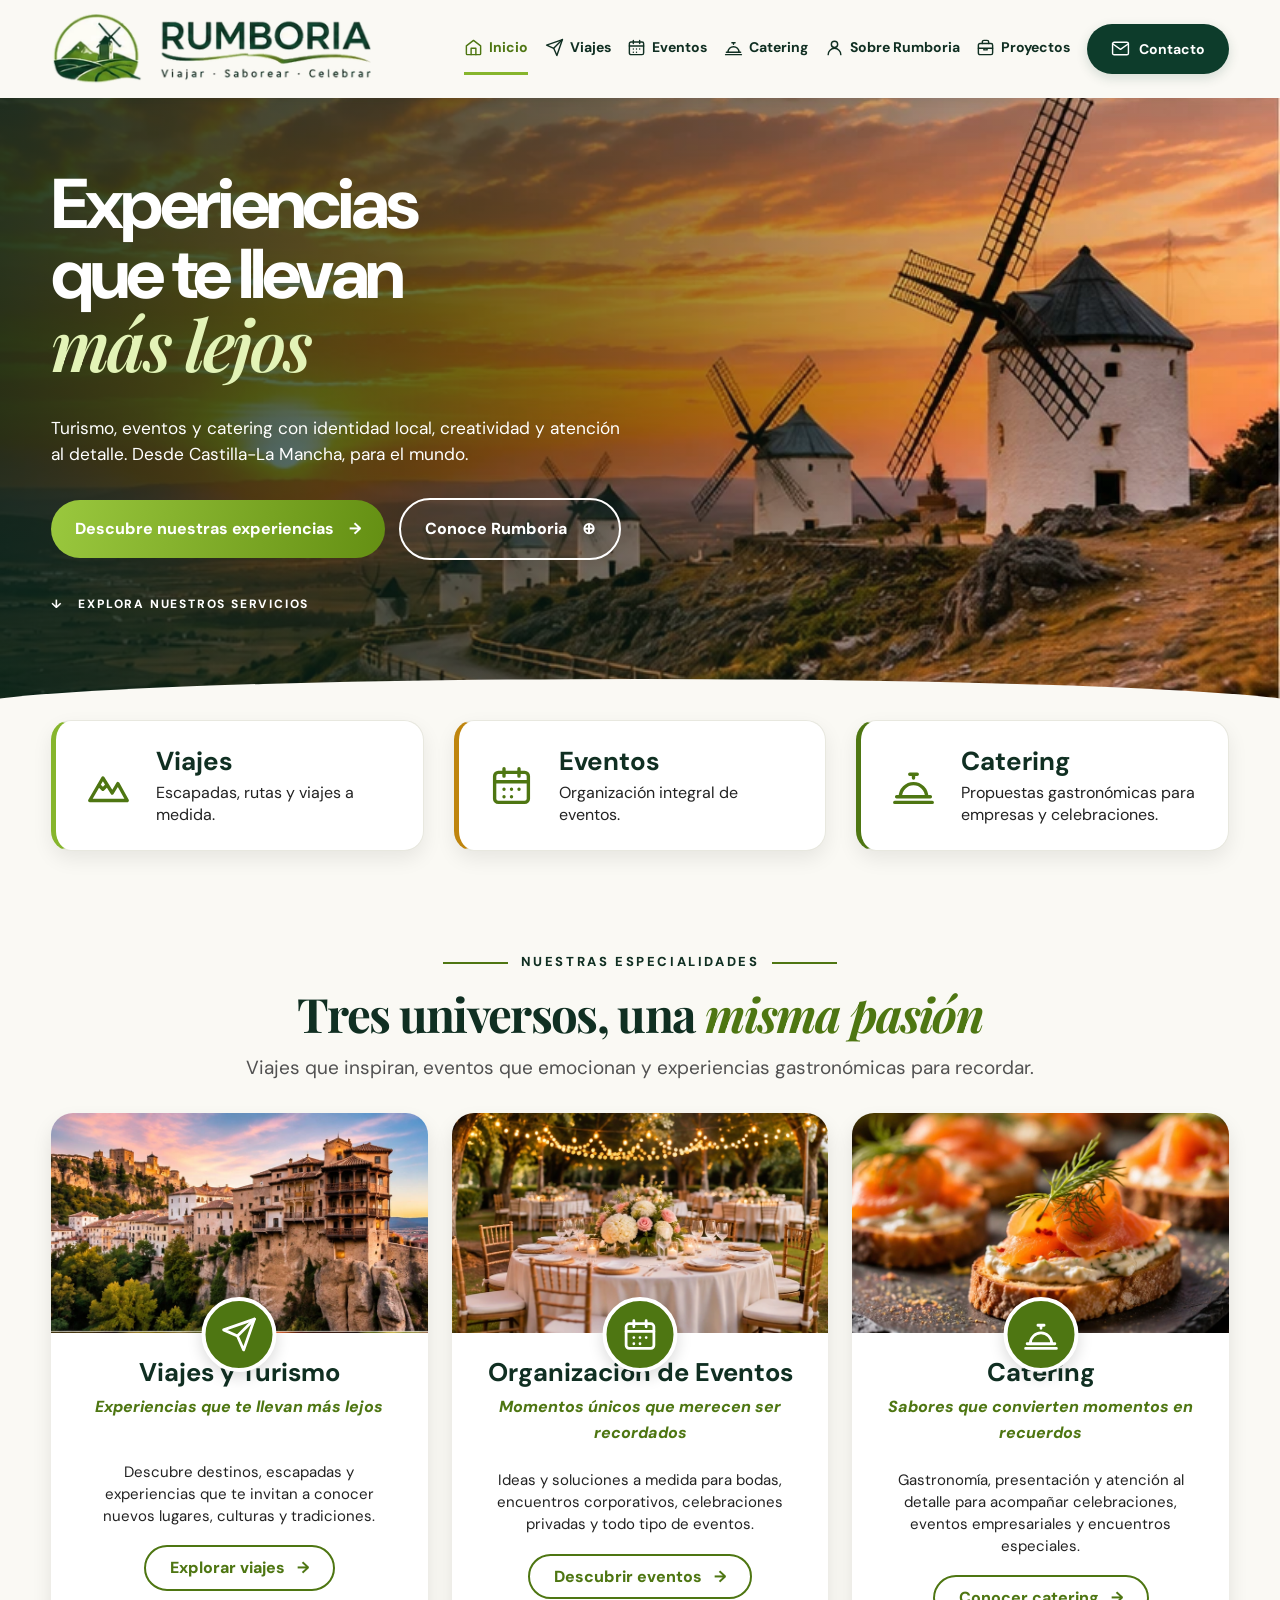
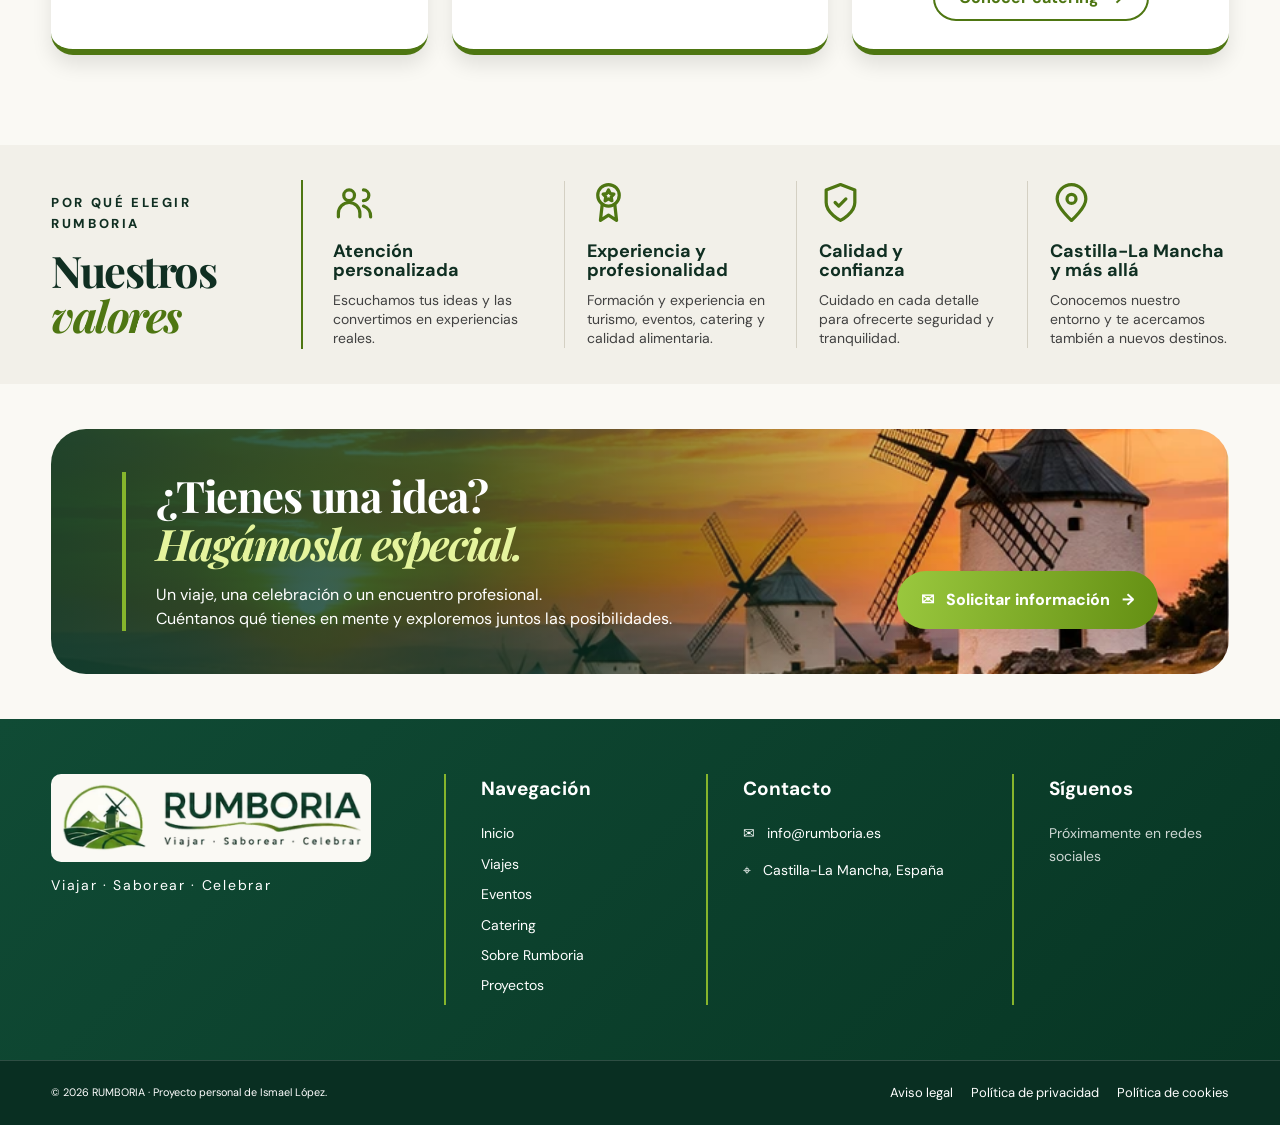
==== commit ba2b6436: "version 2" ====
--- a/index.html
+++ b/index.html
@@ -1,431 +1,75 @@
-<!DOCTYPE html>
+<!doctype html>
 <html lang="es">
- <head>
-  <meta charset="utf-8"/>
-  <meta content="width=device-width, initial-scale=1" name="viewport"/>
-  <meta content="Ismael L&oacute;pez: perfil profesional y proyectos en turismo, organizaci&oacute;n de eventos y catering." name="description"/>
-  <meta content="#1F4D3A" name="theme-color"/>
-  <title>
-   Ismael L&oacute;pez | Travel &middot; Events &middot; Catering
-  </title>
-  <link href="fotos/favicon.svg" rel="icon" type="image/svg+xml"/>
-  <link href="https://fonts.googleapis.com" rel="preconnect"/>
-  <link crossorigin="" href="https://fonts.gstatic.com" rel="preconnect"/>
-  <link href="https://fonts.googleapis.com/css2?family=Lato:wght@400;700&amp;family=Montserrat:wght@400;500;600;700;800&amp;display=swap" rel="stylesheet"/>
-  <link href="index.css" rel="stylesheet"/>
-  <script defer="True" src="index.js">
-  </script>
- </head>
- <body>
-  <a class="skip" href="#contenido">
-   Saltar al contenido
-  </a>
-  <header class="site-header">
-   <div class="container header-inner">
-    <a aria-label="Ismael L&oacute;pez, inicio" class="brand" href="index.html">
-     <img alt="Ismael L&oacute;pez &middot; Travel &middot; Events &middot; Catering" class="brand-logo" height="116" src="fotos/logo.png" width="350"/>
-    </a>
-    <button aria-controls="nav-principal" aria-expanded="false" aria-label="Abrir men&uacute;" class="menu-toggle" type="button">
-     <span>
-     </span>
-     <span>
-     </span>
-     <span>
-     </span>
-    </button>
-    <nav aria-label="Navegaci&oacute;n principal" class="main-nav" id="nav-principal">
-     <a aria-current="page" class="active" href="index.html">
-      <svg aria-hidden="true" class="ui-icon" fill="none" stroke="currentColor" stroke-linecap="round" stroke-linejoin="round" stroke-width="1.8" viewbox="0 0 24 24">
-       <path d="m3 10 9-7 9 7v10H3z">
-       </path>
-       <path d="M9 20v-7h6v7">
-       </path>
-      </svg>
-      <span>
-       Inicio
-      </span>
-     </a>
-     <a href="viajes.html">
-      <svg aria-hidden="true" class="ui-icon" fill="none" stroke="currentColor" stroke-linecap="round" stroke-linejoin="round" stroke-width="1.8" viewbox="0 0 24 24">
-       <path d="M22 2 9 15M22 2l-7 20-4-9-9-4z">
-       </path>
-      </svg>
-      <span>
-       Viajes
-      </span>
-     </a>
-     <a href="eventos.html">
-      <svg aria-hidden="true" class="ui-icon" fill="none" stroke="currentColor" stroke-linecap="round" stroke-linejoin="round" stroke-width="1.8" viewbox="0 0 24 24">
-       <rect height="16" rx="2" width="18" x="3" y="5">
-       </rect>
-       <path d="M7 3v4M17 3v4M3 10h18M8 14h3M8 18h3M15 14h2">
-       </path>
-      </svg>
-      <span>
-       Eventos
-      </span>
-     </a>
-     <a href="catering.html">
-      <svg aria-hidden="true" class="ui-icon" fill="none" stroke="currentColor" stroke-linecap="round" stroke-linejoin="round" stroke-width="1.8" viewbox="0 0 24 24">
-       <path d="M3 19h18M5 17a7 7 0 0 1 14 0H5ZM12 10V7M10 7h4">
-       </path>
-      </svg>
-      <span>
-       Catering
-      </span>
-     </a>
-     <a href="sobre-mi.html">
-      <svg aria-hidden="true" class="ui-icon" fill="none" stroke="currentColor" stroke-linecap="round" stroke-linejoin="round" stroke-width="1.8" viewbox="0 0 24 24">
-       <circle cx="12" cy="7" r="4">
-       </circle>
-       <path d="M4 21v-2a8 8 0 0 1 16 0v2">
-       </path>
-      </svg>
-      <span>
-       Sobre m&iacute;
-      </span>
-     </a>
-     <a href="proyectos.html">
-      <svg aria-hidden="true" class="ui-icon" fill="none" stroke="currentColor" stroke-linecap="round" stroke-linejoin="round" stroke-width="1.8" viewbox="0 0 24 24">
-       <rect height="14" rx="2" width="18" x="3" y="7">
-       </rect>
-       <path d="M9 7V4h6v3M3 13h18">
-       </path>
-      </svg>
-      <span>
-       Proyectos
-      </span>
-     </a>
-     <a class="nav-contact" href="contacto.html">
-      <svg aria-hidden="true" class="ui-icon" fill="none" stroke="currentColor" stroke-linecap="round" stroke-linejoin="round" stroke-width="1.8" viewbox="0 0 24 24">
-       <rect height="14" rx="2" width="20" x="2" y="5">
-       </rect>
-       <path d="m3 7 9 7 9-7">
-       </path>
-      </svg>
-      <span>
-       Contacto
-      </span>
-     </a>
+<head>
+<meta charset="utf-8">
+<meta name="viewport" content="width=device-width, initial-scale=1">
+<meta name="description" content="RUMBORIA: viajes, eventos y catering con raíces en Castilla-La Mancha.">
+<title>RUMBORIA | Viajar · Saborear · Celebrar</title>
+<link rel="preconnect" href="https://fonts.googleapis.com">
+<link rel="preconnect" href="https://fonts.gstatic.com" crossorigin>
+<link href="https://fonts.googleapis.com/css2?family=DM+Sans:wght@400;500;600;700;800&family=Playfair+Display:ital,wght@0,600;0,700;1,600;1,700&display=swap" rel="stylesheet">
+<link rel="stylesheet" href="index.css">
+<script src="index.js" defer></script>
+</head>
+<body>
+<a class="skip" href="#contenido">Saltar al contenido</a>
+<header class="site-header">
+  <div class="container header-inner">
+    <a class="brand" href="index.html" aria-label="RUMBORIA - Inicio"><img src="fotos/logo-rumboria.png" alt="RUMBORIA · Viajar · Saborear · Celebrar"></a>
+    <button class="menu-toggle" type="button" aria-label="Abrir menú" aria-expanded="false" aria-controls="nav-principal"><span></span><span></span><span></span></button>
+    <nav class="main-nav" id="nav-principal" aria-label="Navegación principal">
+      <a class="active" aria-current="page" href="index.html"><span class="nav-icon"><svg aria-hidden="true" viewBox="0 0 24 24" fill="none" stroke="currentColor" stroke-width="1.8" stroke-linecap="round" stroke-linejoin="round"><path d="m3 10 9-7 9 7v10a1 1 0 0 1-1 1H4a1 1 0 0 1-1-1z"/><path d="M9 21v-8h6v8"/></svg></span> Inicio</a>
+      <a href="viajes.html"><span class="nav-icon"><svg aria-hidden="true" viewBox="0 0 24 24" fill="none" stroke="currentColor" stroke-width="1.8" stroke-linecap="round" stroke-linejoin="round"><path d="m22 2-7 20-4-9-9-4Z"/><path d="M22 2 11 13"/></svg></span> Viajes</a>
+      <a href="eventos.html"><span class="nav-icon"><svg aria-hidden="true" viewBox="0 0 24 24" fill="none" stroke="currentColor" stroke-width="1.8" stroke-linecap="round" stroke-linejoin="round"><rect x="3" y="5" width="18" height="16" rx="2"/><path d="M16 3v4M8 3v4M3 10h18M8 14h.01M12 14h.01M16 14h.01M8 18h.01M12 18h.01"/></svg></span> Eventos</a>
+      <a href="catering.html"><span class="nav-icon"><svg aria-hidden="true" viewBox="0 0 24 24" fill="none" stroke="currentColor" stroke-width="1.8" stroke-linecap="round" stroke-linejoin="round"><path d="M3 18h18M5 18a7 7 0 0 1 14 0M12 8V6M10 6h4M2 21h20"/></svg></span> Catering</a>
+      <a href="sobre-mi.html"><span class="nav-icon"><svg aria-hidden="true" viewBox="0 0 24 24" fill="none" stroke="currentColor" stroke-width="1.8" stroke-linecap="round" stroke-linejoin="round"><circle cx="12" cy="8" r="4"/><path d="M4 21a8 8 0 0 1 16 0"/></svg></span> Sobre Rumboria</a>
+      <a href="proyectos.html"><span class="nav-icon"><svg aria-hidden="true" viewBox="0 0 24 24" fill="none" stroke="currentColor" stroke-width="1.8" stroke-linecap="round" stroke-linejoin="round"><rect x="3" y="7" width="18" height="14" rx="2"/><path d="M8 7V5a2 2 0 0 1 2-2h4a2 2 0 0 1 2 2v2M3 13h18M10 13v2h4v-2"/></svg></span> Proyectos</a>
+      <a class="nav-contact" href="contacto.html"><span class="nav-icon"><svg aria-hidden="true" viewBox="0 0 24 24" fill="none" stroke="currentColor" stroke-width="1.8" stroke-linecap="round" stroke-linejoin="round"><rect x="2" y="4" width="20" height="16" rx="2"/><path d="m2 6 10 7 10-7"/></svg></span> Contacto</a>
     </nav>
-   </div>
-  </header>
-  <main id="contenido">
-   <section aria-labelledby="hero-title" class="hero hero-premium">
-    <div class="hero-image">
-    </div>
-    <div class="container hero-content">
-     <p class="eyebrow">
-      <span class="eyebrow-rule">
-      </span>
-      TURISMO &middot; EVENTOS &middot; GASTRONOM&Iacute;A
-     </p>
-     <h1 id="hero-title">
-      Cada experiencia merece
-      <em>
-       ser extraordinaria.
-      </em>
-     </h1>
-     <p>
-      Un nuevo proyecto profesional que une creatividad, planificaci&oacute;n y atenci&oacute;n al detalle. Desde Castilla-La Mancha, con la mirada puesta en el mundo.
-     </p>
-     <div class="hero-actions">
-      <a class="button" href="#especialidades">
-       Explorar especialidades
-       <span aria-hidden="true">
-        &nearrow;
-       </span>
-      </a>
-      <a class="hero-secondary" href="sobre-mi.html">
-       Conoce mi historia
-       <span aria-hidden="true">
-        &rarr;
-       </span>
-      </a>
-     </div>
-    </div>
-    <div aria-hidden="true" class="hero-side-note">
-     <span>
-      01 / 03
-     </span>
-     <span class="hero-note-line">
-     </span>
-     <span>
-      EXPLORA &middot; DESCUBRE &middot; CREA
-     </span>
-    </div>
-    <a class="scroll-hint" href="#intro-title">
-     DESLIZA PARA DESCUBRIR
-     <span>
-      &darr;
-     </span>
-    </a>
-   </section>
-   <section aria-labelledby="intro-title" class="intro container intro-premium">
-    <p class="eyebrow dark">
-     CONOCE MI PROYECTO
-    </p>
-    <h2 id="intro-title">
-     Una trayectoria s&oacute;lida.
-     <span class="accent-text">
-      Una nueva forma de crear experiencias.
-     </span>
-    </h2>
-    <p>
-     Soy Ismael L&oacute;pez. Despu&eacute;s de una trayectoria en control de calidad alimentaria y tecnolog&iacute;a, estoy orientando mi desarrollo profesional hacia el turismo, la organizaci&oacute;n de eventos y el catering.
-    </p>
-   </section>
-   <section aria-labelledby="services-title" class="services container services-premium" id="especialidades">
-    <div class="section-heading">
-     <div>
-      <p class="eyebrow dark">
-       DESCUBRE MIS ESPECIALIDADES
-      </p>
-      <h2 id="services-title">
-       Tres universos,
-       <span class="accent-text">
-        una misma pasi&oacute;n.
-       </span>
-      </h2>
-     </div>
-     <p class="section-lead">
-      Ideas que conectan destinos, personas y momentos especiales.
-     </p>
-    </div>
-    <div class="cards">
-     <article class="service-card">
-      <div class="card-photo">
-       <img alt="Paisaje costero mediterr&aacute;neo" loading="lazy" src="https://images.pexels.com/photos/346885/pexels-photo-346885.jpeg?auto=compress&amp;cs=tinysrgb&amp;w=1800"/>
-      </div>
-      <div class="card-body">
-       <span class="card-index">
-        01 / TRAVEL
-       </span>
-       <span aria-hidden="true" class="card-icon">
-        ✈
-       </span>
-       <h3>
-        Viajes y turismo
-       </h3>
-       <p>
-        Destinos, rutas culturales, escapadas, viajes en grupo y experiencias nacionales e internacionales.
-       </p>
-       <a href="viajes.html">
-        Explorar viajes
-        <span aria-hidden="true">
-         &rarr;
-        </span>
-       </a>
-      </div>
-     </article>
-     <article class="service-card">
-      <div class="card-photo">
-       <img alt="Mesa preparada para una celebraci&oacute;n" loading="lazy" src="https://images.pexels.com/photos/169190/pexels-photo-169190.jpeg?auto=compress&amp;cs=tinysrgb&amp;w=1800"/>
-      </div>
-      <div class="card-body">
-       <span class="card-index">
-        02 / EVENTS
-       </span>
-       <span aria-hidden="true" class="card-icon">
-        ◷
-       </span>
-       <h3>
-        Organizaci&oacute;n de eventos
-       </h3>
-       <p>
-        Inter&eacute;s por planificar eventos corporativos, sociales, culturales, institucionales y promocionales, desde congresos y ferias hasta celebraciones.
-       </p>
-       <a href="eventos.html">
-        Explorar eventos
-        <span aria-hidden="true">
-         &rarr;
-        </span>
-       </a>
-      </div>
-     </article>
-     <article class="service-card">
-      <div class="card-photo">
-       <img alt="Presentaci&oacute;n gastron&oacute;mica cuidada" loading="lazy" src="https://images.pexels.com/photos/958545/pexels-photo-958545.jpeg?auto=compress&amp;cs=tinysrgb&amp;w=1800"/>
-      </div>
-      <div class="card-body">
-       <span class="card-index">
-        03 / CATERING
-       </span>
-       <span aria-hidden="true" class="card-icon">
-        ♨
-       </span>
-       <h3>
-        Catering
-       </h3>
-       <p>
-        Planificaci&oacute;n de banquetes, c&oacute;cteles, buf&eacute;s y coffee breaks, con atenci&oacute;n al protocolo, la log&iacute;stica y la seguridad alimentaria.
-       </p>
-       <a href="catering.html">
-        Explorar catering
-        <span aria-hidden="true">
-         &rarr;
-        </span>
-       </a>
-      </div>
-     </article>
-    </div>
-   </section>
-   <section aria-labelledby="statement-title" class="statement">
-    <div class="container statement-grid">
-     <div class="statement-visual">
-      <img alt="Molinos de viento en Castilla-La Mancha" loading="lazy" src="fotos/molinos.jpg"/>
-      <span class="statement-caption">
-       RA&Iacute;CES EN CASTILLA-LA MANCHA &middot; VISI&Oacute;N INTERNACIONAL
-      </span>
-     </div>
-     <div class="statement-copy">
-      <p class="eyebrow dark">
-       UNA VISI&Oacute;N PERSONAL
-      </p>
-      <h2 id="statement-title">
-       El valor est&aacute;
-       <em>
-        en los detalles.
-       </em>
-      </h2>
-      <p>
-       Mi experiencia en control de calidad alimentaria y tecnolog&iacute;a me ha ense&ntilde;ado que un gran resultado empieza mucho antes: escuchando, planificando y cuidando cada paso.
-      </p>
-      <p>
-       Hoy aplico esa filosof&iacute;a a mi nueva etapa en turismo, eventos y propuestas gastron&oacute;micas.
-      </p>
-      <a class="text-link" href="sobre-mi.html">
-       Descubre mi trayectoria
-       <span aria-hidden="true">
-        &nearrow;
-       </span>
-      </a>
-     </div>
-    </div>
-   </section>
-   <section aria-labelledby="values-title" class="values values-refined">
-    <div class="container">
-     <p class="eyebrow dark values-eyebrow">
-      LO QUE APORTO
-     </p>
-     <h2 id="values-title">
-      Valores que marcan
-      <em>
-       la diferencia.
-      </em>
-     </h2>
-     <div class="values-grid">
-      <div class="value-tile">
-       <span class="value-symbol">
-        <svg aria-hidden="true" class="ui-icon" fill="none" stroke="currentColor" stroke-linecap="round" stroke-linejoin="round" stroke-width="1.8" viewbox="0 0 24 24">
-         <path d="m2 12 5-5 5 3 3-2 7 6-5 6-4-3-3 2-8-7z">
-         </path>
-        </svg>
-       </span>
-       <strong>
-        Atenci&oacute;n personalizada
-       </strong>
-       <p>
-        Escuchar, comprender y cuidar cada detalle.
-       </p>
-      </div>
-      <div class="value-tile">
-       <span class="value-symbol">
-        <svg aria-hidden="true" class="ui-icon" fill="none" stroke="currentColor" stroke-linecap="round" stroke-linejoin="round" stroke-width="1.8" viewbox="0 0 24 24">
-         <path d="M12 2 4 5v6c0 5 3 8 8 11 5-3 8-6 8-11V5z">
-         </path>
-         <path d="m8 12 3 3 5-6">
-         </path>
-        </svg>
-       </span>
-       <strong>
-        Experiencia y profesionalidad
-       </strong>
-       <p>
-        Una trayectoria basada en m&eacute;todo y responsabilidad.
-       </p>
-      </div>
-      <div class="value-tile">
-       <span class="value-symbol">
-        <svg aria-hidden="true" class="ui-icon" fill="none" stroke="currentColor" stroke-linecap="round" stroke-linejoin="round" stroke-width="1.8" viewbox="0 0 24 24">
-         <path d="M20 4C8 4 4 10 4 17c8 2 16-4 16-13ZM4 20c4-7 9-10 15-13">
-         </path>
-        </svg>
-       </span>
-       <strong>
-        Calidad y confianza
-       </strong>
-       <p>
-        Compromiso con los procesos y el trabajo bien hecho.
-       </p>
-      </div>
-      <div class="value-tile">
-       <span class="value-symbol">
-        <svg aria-hidden="true" class="ui-icon" fill="none" stroke="currentColor" stroke-linecap="round" stroke-linejoin="round" stroke-width="1.8" viewbox="0 0 24 24">
-         <path d="M20 10c0 6-8 12-8 12S4 16 4 10a8 8 0 0 1 16 0z">
-         </path>
-         <circle cx="12" cy="10" r="2.5">
-         </circle>
-        </svg>
-       </span>
-       <strong>
-        Castilla-La Mancha y m&aacute;s all&aacute;
-       </strong>
-       <p>
-        Ra&iacute;ces manchegas y una mirada internacional.
-       </p>
-      </div>
-     </div>
-    </div>
-   </section>
-   <section class="contact-cta container">
-    <div>
-     <p class="eyebrow dark">
-      HABLEMOS
-     </p>
-     <h2>
-      &iquest;Tienes una propuesta o colaboraci&oacute;n en mente?
-     </h2>
-     <p>
-      Estoy abierto a conectar con profesionales, empresas y proyectos del sector.
-     </p>
-    </div>
-    <a class="button" href="contacto.html">
-     Contactar
-     <span aria-hidden="true">
-      &rarr;
-     </span>
-    </a>
-   </section>
-  </main>
-  <footer class="site-footer">
-   <div class="container footer-inner">
-    <div>
-     <strong>
-      ISMAEL L&Oacute;PEZ
-     </strong>
-     <p>
-      Travel &middot; Events &middot; Catering
-     </p>
-    </div>
-    <div>
-     <a href="legal/aviso-legal.html">
-      Aviso legal
-     </a>
-     <a href="legal/privacidad.html">
-      Privacidad
-     </a>
-     <a href="legal/cookies.html">
-      Cookies
-     </a>
-    </div>
-    <small>
-     &copy;
-     <span id="year">
-     </span>
-     Ismael L&oacute;pez. Proyecto de marca personal.
-    </small>
-   </div>
-  </footer>
- </body>
+  </div>
+</header>
+<main id="contenido">
+<section class="hero">
+ <div class="hero-image" role="img" aria-label="Molinos de Castilla-La Mancha al atardecer"></div>
+ <div class="container hero-inner">
+  <div class="hero-copy">
+   <h1>Experiencias<br>que te llevan<br><em>más lejos</em></h1>
+   <p>Turismo, eventos y catering con identidad local, creatividad y atención al detalle. Desde Castilla-La Mancha, para el mundo.</p>
+   <div class="hero-actions"><a class="button button-lime" href="#especialidades">Descubre nuestras experiencias <span>→</span></a><a class="button button-outline" href="sobre-mi.html">Conoce Rumboria <span>⊕</span></a></div>
+   <a class="scroll-cue" href="#accesos">↓ &nbsp; EXPLORA NUESTROS SERVICIOS</a>
+  </div>
+ </div>
+</section>
+<section class="quick-links container" id="accesos" aria-label="Accesos rápidos">
+ <a class="quick-card" href="viajes.html"><span class="quick-icon"><svg aria-hidden="true" viewBox="0 0 24 24" fill="none" stroke="currentColor" stroke-width="1.8" stroke-linecap="round" stroke-linejoin="round"><path d="m2 20 7-12 5 8 3-5 5 9Z"/><path d="m7 12 2 2 2-2"/></svg></span><span><strong>Viajes</strong><small>Escapadas, rutas y viajes a medida.</small></span></a>
+ <a class="quick-card" href="eventos.html"><span class="quick-icon"><svg aria-hidden="true" viewBox="0 0 24 24" fill="none" stroke="currentColor" stroke-width="1.8" stroke-linecap="round" stroke-linejoin="round"><rect x="3" y="5" width="18" height="16" rx="2"/><path d="M16 3v4M8 3v4M3 10h18M8 14h.01M12 14h.01M16 14h.01M8 18h.01M12 18h.01"/></svg></span><span><strong>Eventos</strong><small>Organización integral de eventos.</small></span></a>
+ <a class="quick-card" href="catering.html"><span class="quick-icon"><svg aria-hidden="true" viewBox="0 0 24 24" fill="none" stroke="currentColor" stroke-width="1.8" stroke-linecap="round" stroke-linejoin="round"><path d="M3 18h18M5 18a7 7 0 0 1 14 0M12 8V6M10 6h4M2 21h20"/></svg></span><span><strong>Catering</strong><small>Propuestas gastronómicas para empresas y celebraciones.</small></span></a>
+</section>
+<section class="specialties container" id="especialidades">
+ <div class="section-heading"><p class="overline">NUESTRAS ESPECIALIDADES</p><h2>Tres universos, una <em>misma pasión</em></h2><p>Viajes que inspiran, eventos que emocionan y experiencias gastronómicas para recordar.</p></div>
+ <div class="service-grid">
+  <article class="service-card"><img src="fotos/viajes.webp" alt="Cuenca, patrimonio de Castilla-La Mancha" loading="lazy"><div class="service-icon"><svg aria-hidden="true" viewBox="0 0 24 24" fill="none" stroke="currentColor" stroke-width="1.8" stroke-linecap="round" stroke-linejoin="round"><path d="m22 2-7 20-4-9-9-4Z"/><path d="M22 2 11 13"/></svg></div><div class="service-content"><h3>Viajes y Turismo</h3><p class="tagline">Experiencias que te llevan más lejos</p><p>Descubre destinos, escapadas y experiencias que te invitan a conocer nuevos lugares, culturas y tradiciones.</p><a href="viajes.html">Explorar viajes &nbsp; →</a></div></article>
+  <article class="service-card"><img src="fotos/eventos.webp" alt="Celebración al aire libre con mesas decoradas" loading="lazy"><div class="service-icon"><svg aria-hidden="true" viewBox="0 0 24 24" fill="none" stroke="currentColor" stroke-width="1.8" stroke-linecap="round" stroke-linejoin="round"><rect x="3" y="5" width="18" height="16" rx="2"/><path d="M16 3v4M8 3v4M3 10h18M8 14h.01M12 14h.01M16 14h.01M8 18h.01M12 18h.01"/></svg></div><div class="service-content"><h3>Organización de Eventos</h3><p class="tagline">Momentos únicos que merecen ser recordados</p><p>Ideas y soluciones a medida para bodas, encuentros corporativos, celebraciones privadas y todo tipo de eventos.</p><a href="eventos.html">Descubrir eventos &nbsp; →</a></div></article>
+  <article class="service-card"><img src="fotos/catering.webp" alt="Canapés de catering con presentación cuidada" loading="lazy"><div class="service-icon"><svg aria-hidden="true" viewBox="0 0 24 24" fill="none" stroke="currentColor" stroke-width="1.8" stroke-linecap="round" stroke-linejoin="round"><path d="M3 18h18M5 18a7 7 0 0 1 14 0M12 8V6M10 6h4M2 21h20"/></svg></div><div class="service-content"><h3>Catering</h3><p class="tagline">Sabores que convierten momentos en recuerdos</p><p>Gastronomía, presentación y atención al detalle para acompañar celebraciones, eventos empresariales y encuentros especiales.</p><a href="catering.html">Conocer catering &nbsp; →</a></div></article>
+ </div>
+</section>
+<section class="values"><div class="container values-inner">
+ <div class="values-heading"><p class="overline">POR QUÉ ELEGIR RUMBORIA</p><h2>Nuestros<br><em>valores</em></h2></div>
+ <div class="value"><span class="value-icon"><svg aria-hidden="true" viewBox="0 0 24 24" fill="none" stroke="currentColor" stroke-width="1.8" stroke-linecap="round" stroke-linejoin="round"><circle cx="9" cy="8" r="3"/><path d="M3 20v-2a6 6 0 0 1 12 0v2M17 5a3 3 0 0 1 0 6M17 14a6 6 0 0 1 4 6"/></svg></span><h3>Atención<br>personalizada</h3><p>Escuchamos tus ideas y las convertimos en experiencias reales.</p></div>
+ <div class="value"><span class="value-icon"><svg aria-hidden="true" viewBox="0 0 24 24" fill="none" stroke="currentColor" stroke-width="1.8" stroke-linecap="round" stroke-linejoin="round"><circle cx="12" cy="8" r="6"/><path d="m8.5 13-1 9 4.5-3 4.5 3-1-9"/><path d="m12 5 1 2 2 .3-1.5 1.5.4 2.2L12 10l-1.9 1 .4-2.2L9 7.3l2-.3Z"/></svg></span><h3>Experiencia y<br>profesionalidad</h3><p>Formación y experiencia en turismo, eventos, catering y calidad alimentaria.</p></div>
+ <div class="value"><span class="value-icon"><svg aria-hidden="true" viewBox="0 0 24 24" fill="none" stroke="currentColor" stroke-width="1.8" stroke-linecap="round" stroke-linejoin="round"><path d="M12 22s8-4 8-10V5l-8-3-8 3v7c0 6 8 10 8 10Z"/><path d="m9 12 2 2 4-4"/></svg></span><h3>Calidad y<br>confianza</h3><p>Cuidado en cada detalle para ofrecerte seguridad y tranquilidad.</p></div>
+ <div class="value"><span class="value-icon"><svg aria-hidden="true" viewBox="0 0 24 24" fill="none" stroke="currentColor" stroke-width="1.8" stroke-linecap="round" stroke-linejoin="round"><path d="M20 10c0 5-8 12-8 12S4 15 4 10a8 8 0 1 1 16 0Z"/><circle cx="12" cy="10" r="2.5"/></svg></span><h3>Castilla-La Mancha<br>y más allá</h3><p>Conocemos nuestro entorno y te acercamos también a nuevos destinos.</p></div>
+</div></section>
+<section class="cta-section container"><div class="cta-banner"><div class="cta-copy"><h2>¿Tienes una idea?<br><em>Hagámosla especial.</em></h2><p>Un viaje, una celebración o un encuentro profesional.<br>Cuéntanos qué tienes en mente y exploremos juntos las posibilidades.</p></div><a class="button button-lime" href="contacto.html">✉ &nbsp; Solicitar información &nbsp; →</a></div></section>
+</main>
+<footer class="site-footer">
+ <div class="container footer-grid">
+  <div class="footer-brand"><img src="fotos/logo-rumboria.png" alt="RUMBORIA"><p>Viajar · Saborear · Celebrar</p></div>
+  <div><h3>Navegación</h3><a href="index.html">Inicio</a><a href="viajes.html">Viajes</a><a href="eventos.html">Eventos</a><a href="catering.html">Catering</a><a href="sobre-mi.html">Sobre Rumboria</a><a href="proyectos.html">Proyectos</a></div>
+  <div><h3>Contacto</h3><a href="mailto:info@rumboria.es">✉ &nbsp; info@rumboria.es</a><p>⌖ &nbsp; Castilla-La Mancha, España</p></div>
+  <div><h3>Síguenos</h3><p class="social-note">Próximamente en redes sociales</p></div>
+ </div>
+ <div class="footer-bottom"><div class="container footer-bottom-inner"><small>© <span id="year">2026</span> RUMBORIA · Proyecto personal de Ismael López.</small><div><a href="legal/aviso-legal.html">Aviso legal</a><a href="legal/privacidad.html">Política de privacidad</a><a href="legal/cookies.html">Política de cookies</a></div></div></div>
+</footer>
+</body>
 </html>
--- a/index.css
+++ b/index.css
@@ -1,1836 +1,2367 @@
-/* Estilos de index.html: archivo independiente y editable. */
-
-/* ===== styles.css ===== */
+/* ==========================================================
+   RUMBORIA
+   VIAJAR · SABOREAR · CELEBRAR
+
+   ARCHIVO: index.css
+   VERSIÓN: 2.0 — REORGANIZADA
+
+   ÍNDICE
+   ----------------------------------------------------------
+   01. Variables
+   02. Estilos generales
+   03. Cabecera
+   04. Navegación
+   05. Cabecera dinámica
+   06. Menú móvil
+   07. Portada principal
+   08. Botones
+   09. Tarjetas de acceso rápido
+   10. Especialidades
+   11. Animaciones de especialidades
+   12. Nuestros valores
+   13. Banner de contacto
+   14. Pie de página
+   15. Responsive: escritorio pequeño
+   16. Responsive: tabletas
+   17. Responsive: móviles
+   18. Responsive: móviles pequeños
+   19. Accesibilidad
+   ========================================================== */
+
+
+/* ==========================================================
+   01. VARIABLES
+   ========================================================== */
+
 :root {
-    --forest:#1f4d3a;
-    --deep:#103324;
-    --olive:#6b8f47;
-    --ivory:#f5f2e8;
-    --graphite:#333;
-    --white:#fff;
-    --shadow:0 12px 34px #1f4d3a17
-}
-
-* {
-    box-sizing:border-box
+
+    /* Colores corporativos */
+
+    --forest: #0d3c2b;
+    --deep: #092f22;
+    --olive: #4e7612;
+    --lime: #86b52c;
+
+    --cream: #faf9f4;
+    --ivory: #f2f0e9;
+
+    --white: #ffffff;
+    --ink: #102f22;
+
+    --text-muted: #515151;
+
+    /* Tipografías */
+
+    --font-main: "DM Sans", Arial, sans-serif;
+
+    --font-heading: "Playfair Display", Georgia, serif;
+
+    /* Bordes */
+
+    --radius-card: 22px;
+    --radius-button: 50px;
+
+    /* Sombras */
+
+    --shadow-soft:
+        0 8px 20px rgba(0, 0, 0, 0.08);
+
+    --shadow-card:
+        0 10px 20px rgba(0, 0, 0, 0.10);
+
+    --shadow-hover:
+        0 24px 45px rgba(9, 47, 34, 0.20);
+
+    /* Animaciones */
+
+    --transition-fast: 0.25s ease;
+
+    --transition-normal: 0.38s ease;
+
+    --transition-slow: 0.65s ease;
+
+}
+
+
+/* ==========================================================
+   02. ESTILOS GENERALES
+   ========================================================== */
+
+*,
+*::before,
+*::after {
+
+    box-sizing: border-box;
+
 }
 
 html {
-    scroll-behavior:smooth
+
+    scroll-behavior: smooth;
+
+    scroll-padding-top: 110px;
+
 }
 
 body {
-    margin:0;
-    color:var(--graphite);
-    background:#fff;
-    font:17px/1.65 Lato,Arial,sans-serif
-}
-
-h1,h2,h3,.brand {
-    font-family:Montserrat,Arial,sans-serif;
-    line-height:1.2
-}
-
-h1,h2,h3 {
-    margin:0 0 18px
-}
-
-h2 {
-    font-size:clamp(1.7rem,3vw,2.6rem);
-    color:var(--deep)
-}
-
-h3 {
-    font-size:1.25rem
-}
-
-p {
-    margin:0 0 18px
+
+    margin: 0;
+
+    background-color: var(--cream);
+
+    color: var(--ink);
+
+    font-family: var(--font-main);
+
+    line-height: 1.6;
+
+    overflow-x: hidden;
+
 }
 
 a {
-    color:inherit;
-    text-decoration:none
-}
-
-a:hover {
-    text-decoration:underline
-}
-
-a:focus-visible,button:focus-visible {
-    outline:3px solid #e3ad32;
-    outline-offset:4px
+
+    color: inherit;
+
+    text-decoration: none;
+
+}
+
+img {
+
+    display: block;
+
+    max-width: 100%;
+
+}
+
+button {
+
+    font: inherit;
+
 }
 
 .container {
-    width:min(1180px,calc(100% - 44px));
-    margin:auto
-}
+
+    width: min(1440px, 92%);
+
+    margin-inline: auto;
+
+}
+
+/* Enlace de accesibilidad */
 
 .skip {
-    position:absolute;
-    top:-100px;
-    left:10px;
-    z-index:100;
-    background:white;
-    padding:12px
+
+    position: absolute;
+
+    top: 10px;
+
+    left: -9999px;
+
+    z-index: 2000;
+
+    padding: 12px 18px;
+
+    background: var(--white);
+
+    color: var(--forest);
+
 }
 
 .skip:focus {
-    top:10px
-}
+
+    left: 10px;
+
+}
+
+
+/* ==========================================================
+   03. CABECERA
+   ========================================================== */
 
 .site-header {
-    position:relative;
-    z-index:10;
-    background:#fff;
-    box-shadow:0 2px 16px #142d2214
+
+    position: sticky;
+
+    top: 0;
+
+    z-index: 1000;
+
+    width: 100%;
+
+    background: rgba(250, 249, 244, 0.98);
+
+    box-shadow:
+        0 2px 12px rgba(9, 47, 34, 0.08);
+
+    transition:
+        background-color var(--transition-normal),
+        box-shadow var(--transition-normal);
+
 }
 
 .header-inner {
-    min-height:100px;
-    display:flex;
-    align-items:center;
-    justify-content:space-between;
-    gap:25px
-}
+
+    display: flex;
+
+    align-items: center;
+
+    justify-content: space-between;
+
+    gap: 26px;
+
+    min-height: 98px;
+
+}
+
+/* ----------------------------------------------------------
+   03.1. LOGOTIPO
+   ---------------------------------------------------------- */
 
 .brand {
-    display:flex;
-    align-items:center;
-    gap:12px;
-    color:var(--deep);
-    white-space:nowrap
-}
-
-.brand:hover {
-    text-decoration:none
-}
-
-.brand-mark {
-    font:italic bold 3rem Georgia,serif;
-    position:relative;
-    letter-spacing:-.18em;
-    padding-right:.2em
-}
-
-.brand-line {
-    position:absolute;
-    left:-5px;
-    right:-9px;
-    bottom:9px;
-    height:4px;
-    background:var(--olive);
-    transform:rotate(-10deg);
-    border-radius:100%
-}
-
-.brand-text {
-    display:flex;
-    flex-direction:column
-}
-
-.brand-text strong {
-    font-size:1.17rem;
-    letter-spacing:.09em
-}
-
-.brand-text small {
-    font-size:.63rem;
-    letter-spacing:.13em;
-    color:var(--olive);
-    font-weight:700
-}
+
+    display: flex;
+
+    align-items: center;
+
+    flex-shrink: 0;
+
+    border-radius: 12px;
+
+    transition:
+        background-color var(--transition-normal),
+        padding var(--transition-normal);
+
+}
+
+.brand img {
+
+    width: clamp(240px, 25vw, 355px);
+
+    height: auto;
+
+    object-fit: contain;
+
+    transition:
+        transform var(--transition-normal);
+
+}
+
+.brand:hover img {
+
+    transform: scale(1.02);
+
+}
+
+
+/* ==========================================================
+   04. NAVEGACIÓN PRINCIPAL
+   ========================================================== */
 
 .main-nav {
-    display:flex;
-    align-items:center;
-    gap:22px;
-    font:600 .84rem Montserrat,Arial,sans-serif
-}
-
-.main-nav a {
-    padding:10px 0
-}
-
-.main-nav a.active {
-    color:var(--olive)
-}
-
-.main-nav .nav-contact {
-    background:var(--forest);
-    color:white;
-    border-radius:8px;
-    padding:11px 16px
-}
+
+    display: flex;
+
+    align-items: center;
+
+    justify-content: flex-end;
+
+    gap: clamp(9px, 1.3vw, 23px);
+
+    font-size: 14px;
+
+    font-weight: 700;
+
+    white-space: nowrap;
+
+}
+
+/* Enlaces */
+
+.main-nav > a:not(.nav-contact) {
+
+    display: inline-flex;
+
+    align-items: center;
+
+    gap: 6px;
+
+    padding: 13px 0;
+
+    border-bottom: 3px solid transparent;
+
+    transition:
+        color var(--transition-fast),
+        border-color var(--transition-fast);
+
+}
+
+.main-nav > a:not(.nav-contact):hover {
+
+    color: var(--olive);
+
+}
+
+/* Enlace activo */
+
+.main-nav > a.active {
+
+    color: var(--olive);
+
+    border-bottom-color: var(--lime);
+
+}
+
+/* ----------------------------------------------------------
+   04.1. ICONOS SVG
+   ---------------------------------------------------------- */
+
+.nav-icon {
+
+    display: inline-flex;
+
+    align-items: center;
+
+    justify-content: center;
+
+    flex-shrink: 0;
+
+}
+
+.nav-icon svg {
+
+    display: block;
+
+    width: 19px;
+
+    height: 19px;
+
+}
+
+/* ----------------------------------------------------------
+   04.2. BOTÓN CONTACTO
+   ---------------------------------------------------------- */
+
+.nav-contact {
+
+    display: inline-flex;
+
+    align-items: center;
+
+    justify-content: center;
+
+    gap: 9px;
+
+    padding: 14px 24px;
+
+    border-radius: var(--radius-button);
+
+    background: var(--forest);
+
+    color: var(--white);
+
+    box-shadow:
+        0 4px 12px rgba(13, 60, 43, 0.16);
+
+    transition:
+        background-color var(--transition-fast),
+        transform var(--transition-fast),
+        box-shadow var(--transition-fast);
+
+}
+
+.nav-contact:hover {
+
+    background: var(--olive);
+
+    transform: translateY(-2px);
+
+    box-shadow:
+        0 8px 20px rgba(13, 60, 43, 0.22);
+
+}
+
+
+/* ==========================================================
+   05. CABECERA DINÁMICA
+   ========================================================== */
+
+/*
+   La clase .is-scrolled la añade index.js
+   cuando el usuario se desplaza por la página.
+*/
+
+.site-header.is-scrolled {
+
+    background: var(--forest);
+
+    box-shadow:
+        0 6px 20px rgba(0, 0, 0, 0.18);
+
+}
+
+/* Logotipo sobre cabecera verde */
+
+.site-header.is-scrolled .brand {
+
+    padding: 5px 10px;
+
+    background: var(--cream);
+
+}
+
+/*
+   No aplicamos filtros al logotipo.
+   Así evitamos que desaparezca.
+*/
+
+.site-header.is-scrolled .brand img {
+
+    filter: none;
+
+}
+
+/* Enlaces sobre fondo verde */
+
+.site-header.is-scrolled
+.main-nav > a:not(.nav-contact) {
+
+    color: var(--white);
+
+}
+
+.site-header.is-scrolled
+.main-nav > a:not(.nav-contact):hover {
+
+    color: #d9ee9b;
+
+}
+
+.site-header.is-scrolled
+.main-nav > a.active {
+
+    color: #d9ee9b;
+
+    border-bottom-color: var(--lime);
+
+}
+
+/* Contacto sobre fondo verde */
+
+.site-header.is-scrolled .nav-contact {
+
+    background: #a6cb4b;
+
+    color: var(--deep);
+
+}
+
+.site-header.is-scrolled .nav-contact:hover {
+
+    background: #b7db63;
+
+}
+
+
+/* ==========================================================
+   06. BOTÓN DEL MENÚ MÓVIL
+   ========================================================== */
 
 .menu-toggle {
-    display:none
-}
+
+    display: none;
+
+    flex-direction: column;
+
+    justify-content: center;
+
+    gap: 5px;
+
+    padding: 12px;
+
+    border: 0;
+
+    background: transparent;
+
+    cursor: pointer;
+
+}
+
+.menu-toggle span {
+
+    display: block;
+
+    width: 27px;
+
+    height: 3px;
+
+    border-radius: 3px;
+
+    background: var(--forest);
+
+    transition:
+        background-color var(--transition-fast),
+        transform var(--transition-fast);
+
+}
+
+.site-header.is-scrolled .menu-toggle span {
+
+    background: var(--white);
+
+}
+
+
+/* ==========================================================
+   07. PORTADA PRINCIPAL
+   ========================================================== */
 
 .hero {
-    min-height:530px;
-    position:relative;
-    display:flex;
-    align-items:center;
-    color:#fff;
-    isolation:isolate;
-    background:var(--deep)
-}
+
+    position: relative;
+
+    isolation: isolate;
+
+    display: flex;
+
+    align-items: center;
+
+    min-height: 610px;
+
+    overflow: hidden;
+
+    background: var(--forest);
+
+    color: var(--white);
+
+}
+
+/* ----------------------------------------------------------
+   07.1. FOTOGRAFÍA
+   ---------------------------------------------------------- */
 
 .hero-image {
-    position:absolute;
-    inset:0;
-    z-index:-2;
-    background:url('fotos/molinos.jpg') center 43%/cover no-repeat
-}
-
-.hero:before {
-    content:'';
-    position:absolute;
-    inset:0;
-    z-index:-1;
-    background:linear-gradient(90deg,rgba(8,38,28,.93) 0%,rgba(10,43,31,.76) 40%,rgba(10,43,31,.12) 100%)
-}
-
-.hero-content {
-    padding:85px 0
-}
-
-.hero-content>* {
-    max-width:670px
-}
-
-.eyebrow {
-    font:700 .76rem Montserrat,Arial,sans-serif;
-    letter-spacing:.16em;
-    color:#d6e7a8;
-    margin-bottom:18px
-}
-
-.eyebrow.dark {
-    color:var(--olive)
-}
-
-h1 {
-    font-size:clamp(2.3rem,4.2vw,4rem);
-    letter-spacing:-.035em
-}
-
-h1 em {
-    font-weight:500;
-    color:#e5f0ce
-}
-
-.hero-content>p:not(.eyebrow) {
-    font-size:1.12rem;
-    max-width:560px
-}
+
+    position: absolute;
+
+    inset: 0;
+
+    z-index: -2;
+
+    background-image:
+        url("fotos/molinos-portada.webp");
+
+    background-position: center 54%;
+
+    background-repeat: no-repeat;
+
+    background-size: cover;
+
+}
+
+/* ----------------------------------------------------------
+   07.2. DEGRADADO
+   ---------------------------------------------------------- */
+
+.hero::before {
+
+    content: "";
+
+    position: absolute;
+
+    inset: 0;
+
+    z-index: -1;
+
+    background: linear-gradient(
+
+        90deg,
+
+        rgba(5, 35, 25, 0.85) 0%,
+
+        rgba(5, 35, 25, 0.62) 32%,
+
+        rgba(5, 35, 25, 0.16) 73%,
+
+        transparent 100%
+
+    );
+
+}
+
+/* ----------------------------------------------------------
+   07.3. CURVA INFERIOR
+   ---------------------------------------------------------- */
+
+.hero::after {
+
+    content: "";
+
+    position: absolute;
+
+    bottom: -1px;
+
+    left: -3%;
+
+    width: 106%;
+
+    height: 32px;
+
+    background: var(--cream);
+
+    border-radius:
+        55% 55% 0 0 / 100% 100% 0 0;
+
+}
+
+/* ----------------------------------------------------------
+   07.4. CONTENIDO
+   ---------------------------------------------------------- */
+
+.hero-inner {
+
+    display: flex;
+
+    align-items: center;
+
+    width: 100%;
+
+    min-height: 610px;
+
+}
+
+.hero-copy {
+
+    max-width: 660px;
+
+    margin-left: clamp(0px, 4vw, 75px);
+
+    padding: 72px 0 95px;
+
+}
+
+/* Título */
+
+.hero h1 {
+
+    margin: 0 0 32px;
+
+    font-size: clamp(3.3rem, 5.5vw, 5.7rem);
+
+    font-weight: 800;
+
+    line-height: 0.99;
+
+    letter-spacing: -0.055em;
+
+}
+
+.hero h1 em {
+
+    font-family: var(--font-heading);
+
+    font-weight: 600;
+
+    letter-spacing: -0.04em;
+
+    color: #e3f3b7;
+
+}
+
+/* Descripción */
+
+.hero-copy > p {
+
+    max-width: 570px;
+
+    font-size: clamp(1.05rem, 1.35vw, 1.4rem);
+
+    line-height: 1.5;
+
+}
+
+/* ----------------------------------------------------------
+   07.5. ACCIONES
+   ---------------------------------------------------------- */
+
+.hero-actions {
+
+    display: flex;
+
+    align-items: center;
+
+    flex-wrap: wrap;
+
+    gap: 14px;
+
+    margin-top: 30px;
+
+}
+
+/* Indicador inferior */
+
+.scroll-cue {
+
+    display: inline-flex;
+
+    align-items: center;
+
+    margin-top: 35px;
+
+    font-size: 12px;
+
+    font-weight: 800;
+
+    letter-spacing: 0.15em;
+
+}
+
+
+/* ==========================================================
+   08. BOTONES GENERALES
+   ========================================================== */
 
 .button {
-    display:inline-flex;
-    align-items:center;
-    gap:18px;
-    background:var(--olive);
-    color:#fff;
-    padding:13px 23px;
-    border-radius:9px;
-    font:700 .91rem Montserrat,Arial,sans-serif;
-    box-shadow:0 6px 18px #112b1e38;
-    transition:transform .2s,background .2s
+
+    display: inline-flex;
+
+    align-items: center;
+
+    justify-content: center;
+
+    gap: 15px;
+
+    padding: 16px 24px;
+
+    border-radius: var(--radius-button);
+
+    font-weight: 800;
+
+    text-align: center;
+
+    transition:
+        background-color var(--transition-fast),
+        transform var(--transition-fast),
+        box-shadow var(--transition-fast),
+        filter var(--transition-fast);
+
 }
 
 .button:hover {
-    background:var(--forest);
-    transform:translateY(-2px);
-    text-decoration:none
-}
-
-.intro {
-    padding:78px 0 55px;
-    text-align:center;
-    max-width:850px
-}
-
-.intro>p:last-child {
-    font-size:1.06rem;
-    color:#59615c
-}
-
-.services {
-    padding:15px 0 80px
-}
+
+    transform: translateY(-3px);
+
+}
+
+/* Botón verde */
+
+.button-lime {
+
+    background: linear-gradient(
+
+        100deg,
+
+        #9ac83e,
+
+        #648f13
+
+    );
+
+    color: var(--white);
+
+}
+
+.button-lime:hover {
+
+    filter: brightness(1.10);
+
+    box-shadow:
+        0 8px 22px rgba(0, 0, 0, 0.20);
+
+}
+
+/* Botón transparente */
+
+.button-outline {
+
+    border: 2px solid var(--white);
+
+    color: var(--white);
+
+    background: rgba(255, 255, 255, 0.05);
+
+}
+
+.button-outline:hover {
+
+    background: rgba(255, 255, 255, 0.18);
+
+}
+
+
+/* ==========================================================
+   09. TARJETAS DE ACCESO RÁPIDO
+   ========================================================== */
+
+.quick-links {
+
+    position: relative;
+
+    z-index: 2;
+
+    display: grid;
+
+    grid-template-columns: repeat(3, minmax(0, 1fr));
+
+    gap: 30px;
+
+    margin-top: 10px;
+
+    margin-bottom: 78px;
+
+}
+
+/* ----------------------------------------------------------
+   09.1. TARJETA
+   ---------------------------------------------------------- */
+
+.quick-card {
+
+    display: flex;
+
+    align-items: center;
+
+    gap: 25px;
+
+    min-height: 120px;
+
+    padding: 25px 30px;
+
+    border: 1px solid #e8e8df;
+
+    border-left: 5px solid var(--lime);
+
+    border-radius: 20px;
+
+    background: var(--white);
+
+    box-shadow: var(--shadow-soft);
+
+    transition:
+        transform var(--transition-normal),
+        box-shadow var(--transition-normal);
+
+}
+
+/* Colores de los bordes */
+
+.quick-card:nth-child(2) {
+
+    border-left-color: #bf850e;
+
+}
+
+.quick-card:nth-child(3) {
+
+    border-left-color: var(--olive);
+
+}
+
+/* ----------------------------------------------------------
+   09.2. ICONOS
+   ---------------------------------------------------------- */
+
+.quick-icon {
+
+    display: inline-flex;
+
+    flex-shrink: 0;
+
+    color: var(--olive);
+
+}
+
+.quick-icon svg {
+
+    width: 45px;
+
+    height: 45px;
+
+    transition:
+        transform var(--transition-normal);
+
+}
+
+/* ----------------------------------------------------------
+   09.3. TEXTOS
+   ---------------------------------------------------------- */
+
+.quick-card strong {
+
+    display: block;
+
+    font-size: 26px;
+
+    line-height: 1.2;
+
+}
+
+.quick-card small {
+
+    display: block;
+
+    margin-top: 5px;
+
+    font-size: 16px;
+
+    line-height: 1.35;
+
+    color: #222222;
+
+}
+
+/* ----------------------------------------------------------
+   09.4. ANIMACIONES
+   ---------------------------------------------------------- */
+
+@media (hover: hover) and (pointer: fine) {
+
+    .quick-card:hover {
+
+        transform: translateY(-7px);
+
+        box-shadow:
+            0 18px 32px rgba(9, 47, 34, 0.16);
+
+    }
+
+    .quick-card:hover .quick-icon svg {
+
+        transform: scale(1.12) rotate(-5deg);
+
+    }
+
+}
+
+
+/* ==========================================================
+   10. ESPECIALIDADES
+   ========================================================== */
+
+.specialties {
+
+    padding-top: 10px;
+
+    padding-bottom: 90px;
+
+}
+
+/* ----------------------------------------------------------
+   10.1. ENCABEZADO
+   ---------------------------------------------------------- */
 
 .section-heading {
-    margin-bottom:28px
-}
-
-.cards {
-    display:grid;
-    grid-template-columns:repeat(3,minmax(0,1fr));
-    gap:23px
-}
+
+    margin-bottom: 30px;
+
+    text-align: center;
+
+}
+
+.overline {
+
+    font-size: 13px;
+
+    font-weight: 800;
+
+    letter-spacing: 0.20em;
+
+}
+
+/* Líneas decorativas */
+
+.section-heading .overline::before,
+.section-heading .overline::after {
+
+    content: "";
+
+    display: inline-block;
+
+    width: 65px;
+
+    height: 2px;
+
+    margin: 0 13px;
+
+    vertical-align: middle;
+
+    background: var(--olive);
+
+}
+
+/* Título */
+
+.section-heading h2 {
+
+    margin: 10px 0;
+
+    font-family: var(--font-heading);
+
+    font-size: clamp(2.3rem, 3.7vw, 3.8rem);
+
+    line-height: 1.2;
+
+    letter-spacing: -0.035em;
+
+}
+
+.section-heading h2 em {
+
+    color: var(--olive);
+
+}
+
+/* Subtítulo */
+
+.section-heading > p:last-child {
+
+    margin: 0;
+
+    font-size: 19px;
+
+    color: var(--text-muted);
+
+}
+
+/* ----------------------------------------------------------
+   10.2. CUADRÍCULA
+   ---------------------------------------------------------- */
+
+.service-grid {
+
+    display: grid;
+
+    grid-template-columns: repeat(3, minmax(0, 1fr));
+
+    gap: 24px;
+
+}
+
+/* ----------------------------------------------------------
+   10.3. TARJETA PRINCIPAL
+   ---------------------------------------------------------- */
 
 .service-card {
-    border-radius:16px;
-    overflow:hidden;
-    background:white;
-    box-shadow:var(--shadow);
-    border:1px solid #e8ece5
-}
-
-.service-card img {
-    display:block;
-    width:100%;
-    height:210px;
-    object-fit:cover
-}
-
-.card-body {
-    padding:25px;
-    position:relative
-}
-
-.card-icon {
-    display:grid;
-    place-items:center;
-    background:var(--ivory);
-    color:var(--forest);
-    border-radius:50%;
-    width:46px;
-    height:46px;
-    font-size:1.65rem;
-    margin-bottom:17px
-}
-
-.card-body p {
-    color:#59615c;
-    min-height:76px
-}
-
-.card-body a {
-    font-weight:700;
-    color:var(--forest)
-}
+
+    position: relative;
+
+    isolation: isolate;
+
+    overflow: hidden;
+
+    border-bottom: 6px solid var(--olive);
+
+    border-radius: var(--radius-card);
+
+    background: var(--white);
+
+    box-shadow: var(--shadow-card);
+
+    text-align: center;
+
+    transition:
+        transform var(--transition-normal),
+        box-shadow var(--transition-normal),
+        border-bottom-color var(--transition-normal);
+
+}
+
+/* ----------------------------------------------------------
+   10.4. FOTOGRAFÍA
+   ---------------------------------------------------------- */
+
+.service-card > img {
+
+    width: 100%;
+
+    height: 220px;
+
+    object-fit: cover;
+
+    transition:
+        transform var(--transition-slow),
+        filter var(--transition-normal);
+
+}
+
+/* ----------------------------------------------------------
+   10.5. ICONO CIRCULAR
+   ---------------------------------------------------------- */
+
+.service-icon {
+
+    position: absolute;
+
+    top: 184px;
+
+    left: 50%;
+
+    display: grid;
+
+    place-items: center;
+
+    width: 75px;
+
+    height: 75px;
+
+    border: 4px solid var(--white);
+
+    border-radius: 50%;
+
+    background: var(--olive);
+
+    color: var(--white);
+
+    transform: translateX(-50%);
+
+    box-shadow:
+        0 5px 15px rgba(0, 0, 0, 0.15);
+
+    transition:
+        transform var(--transition-normal),
+        background-color var(--transition-normal),
+        box-shadow var(--transition-normal);
+
+}
+
+.service-icon svg {
+
+    width: 37px;
+
+    height: 37px;
+
+    transition:
+        transform var(--transition-normal);
+
+}
+
+/* ----------------------------------------------------------
+   10.6. CONTENIDO
+   ---------------------------------------------------------- */
+
+.service-content {
+
+    display: flex;
+
+    flex-direction: column;
+
+    align-items: center;
+
+    min-height: 275px;
+
+    padding: 25px 26px 28px;
+
+}
+
+/* Título */
+
+.service-content h3 {
+
+    margin: 0 0 5px;
+
+    font-size: clamp(1.35rem, 2vw, 2rem);
+
+    line-height: 1.2;
+
+}
+
+/* Frase destacada */
+
+.tagline {
+
+    min-height: 43px;
+
+    margin: 0 0 15px;
+
+    font-style: italic;
+
+    font-weight: 800;
+
+    color: var(--olive);
+
+}
+
+/* Descripción */
+
+.service-content > p:not(.tagline) {
+
+    margin: 10px 0 18px;
+
+    font-size: 15px;
+
+    line-height: 1.45;
+
+    color: #222222;
+
+}
+
+/* ----------------------------------------------------------
+   10.7. BOTÓN DE TARJETA
+   ---------------------------------------------------------- */
+
+.service-content > a {
+
+    display: inline-flex;
+
+    align-items: center;
+
+    justify-content: center;
+
+    margin-top: auto;
+
+    padding: 8px 24px;
+
+    border: 2px solid var(--olive);
+
+    border-radius: var(--radius-button);
+
+    font-weight: 800;
+
+    color: var(--olive);
+
+    background: transparent;
+
+    transition:
+        background-color var(--transition-fast),
+        color var(--transition-fast),
+        transform var(--transition-fast),
+        box-shadow var(--transition-fast);
+
+}
+
+
+/* ==========================================================
+   11. ANIMACIONES DE ESPECIALIDADES
+   ========================================================== */
+
+/*
+   Estas animaciones funcionan con ratón.
+
+   En dispositivos táctiles no se aplican efectos
+   que dependan exclusivamente de :hover.
+*/
+
+@media (hover: hover) and (pointer: fine) {
+
+    /* Elevar tarjeta */
+
+    .service-card:hover {
+
+        transform: translateY(-11px);
+
+        box-shadow: var(--shadow-hover);
+
+        border-bottom-color: var(--lime);
+
+    }
+
+    /* Zoom de fotografía */
+
+    .service-card:hover > img {
+
+        transform: scale(1.065);
+
+        filter: saturate(1.08);
+
+    }
+
+    /* Animación del círculo */
+
+    .service-card:hover .service-icon {
+
+        transform:
+            translateX(-50%) scale(1.13);
+
+        background-color: var(--forest);
+
+        box-shadow:
+            0 8px 22px rgba(9, 47, 34, 0.28);
+
+    }
+
+    /* Animación del SVG */
+
+    .service-card:hover .service-icon svg {
+
+        transform: rotate(-7deg);
+
+    }
+
+    /* Animación del botón */
+
+    .service-card:hover .service-content > a {
+
+        background-color: var(--olive);
+
+        color: var(--white);
+
+        transform: translateY(-2px);
+
+        box-shadow:
+            0 6px 14px rgba(9, 47, 34, 0.15);
+
+    }
+
+}
+
+
+/* ==========================================================
+   12. NUESTROS VALORES
+   ========================================================== */
 
 .values {
-    background:var(--ivory);
-    padding:33px 0
-}
-
-.values-grid {
-    display:grid;
-    grid-template-columns:repeat(4,1fr);
-    gap:25px
-}
-
-.values-grid>div {
-    display:flex;
-    align-items:center;
-    gap:12px
-}
-
-.values-grid span {
-    font-size:2rem;
-    color:var(--olive)
-}
-
-.values-grid strong {
-    font-size:.94rem;
-    line-height:1.35
-}
-
-.contact-cta {
-    padding:76px 0;
-    display:flex;
-    align-items:center;
-    justify-content:space-between;
-    gap:32px
-}
-
-.contact-cta>div {
-    max-width:700px
-}
+
+    padding: 35px 0;
+
+    background: var(--ivory);
+
+}
+
+/* ----------------------------------------------------------
+   12.1. DISTRIBUCIÓN
+   ---------------------------------------------------------- */
+
+.values-inner {
+
+    display: grid;
+
+    grid-template-columns:
+        1.25fr repeat(4, minmax(0, 1fr));
+
+    align-items: center;
+
+    gap: 30px;
+
+}
+
+/* ----------------------------------------------------------
+   12.2. TÍTULO
+   ---------------------------------------------------------- */
+
+.values-heading {
+
+    padding-right: 20px;
+
+    border-right: 2px solid var(--olive);
+
+}
+
+.values-heading h2 {
+
+    margin: 10px 0;
+
+    font-family: var(--font-heading);
+
+    font-size: clamp(2rem, 3.4vw, 3.5rem);
+
+    line-height: 1.05;
+
+    letter-spacing: -0.035em;
+
+}
+
+.values-heading h2 em {
+
+    color: var(--olive);
+
+}
+
+/* ----------------------------------------------------------
+   12.3. CADA VALOR
+   ---------------------------------------------------------- */
+
+.value {
+
+    min-height: 140px;
+
+}
+
+.value + .value {
+
+    padding-left: 22px;
+
+    border-left: 1px solid #d4d0c3;
+
+}
+
+/* ----------------------------------------------------------
+   12.4. ICONOS SVG
+   ---------------------------------------------------------- */
+
+.value-icon {
+
+    display: inline-flex;
+
+    align-items: center;
+
+    justify-content: center;
+
+    color: var(--olive);
+
+}
+
+.value-icon svg {
+
+    width: 43px;
+
+    height: 43px;
+
+    transition:
+        transform var(--transition-normal);
+
+}
+
+.value:hover .value-icon svg {
+
+    transform: translateY(-5px) scale(1.08);
+
+}
+
+/* ----------------------------------------------------------
+   12.5. TEXTOS
+   ---------------------------------------------------------- */
+
+.value h3 {
+
+    margin: 10px 0;
+
+    font-size: 18px;
+
+    line-height: 1.1;
+
+}
+
+.value p {
+
+    margin: 0;
+
+    font-size: 14px;
+
+    line-height: 1.35;
+
+    color: #414141;
+
+}
+
+
+/* ==========================================================
+   13. BANNER DE CONTACTO
+   ========================================================== */
+
+.cta-section {
+
+    padding: 45px 0;
+
+}
+
+/* ----------------------------------------------------------
+   13.1. CONTENEDOR
+   ---------------------------------------------------------- */
+
+.cta-banner {
+
+    display: flex;
+
+    align-items: center;
+
+    justify-content: space-between;
+
+    gap: 30px;
+
+    min-height: 245px;
+
+    padding: 40px 6%;
+
+    overflow: hidden;
+
+    border-radius: 35px;
+
+    color: var(--white);
+
+    background-image:
+
+        linear-gradient(
+
+            90deg,
+
+            rgba(11, 60, 43, 0.91) 0%,
+
+            rgba(11, 60, 43, 0.76) 34%,
+
+            rgba(11, 60, 43, 0) 80%
+
+        ),
+
+        url("fotos/molinos-contacto.webp");
+
+    background-position: center;
+
+    background-repeat: no-repeat;
+
+    background-size: cover;
+
+}
+
+/* ----------------------------------------------------------
+   13.2. TEXTO
+   ---------------------------------------------------------- */
+
+.cta-copy {
+
+    padding-left: 30px;
+
+    border-left: 4px solid var(--lime);
+
+}
+
+.cta-copy h2 {
+
+    margin: 0 0 15px;
+
+    font-family: var(--font-heading);
+
+    font-size: clamp(2rem, 3.4vw, 3.5rem);
+
+    line-height: 1.1;
+
+    letter-spacing: -0.035em;
+
+}
+
+.cta-copy h2 em {
+
+    color: #e5f49d;
+
+}
+
+.cta-copy p {
+
+    max-width: 520px;
+
+    margin: 0;
+
+    font-size: 16px;
+
+    line-height: 1.5;
+
+}
+
+/* ----------------------------------------------------------
+   13.3. BOTÓN
+   ---------------------------------------------------------- */
+
+.cta-banner > .button {
+
+    flex-shrink: 0;
+
+    align-self: flex-end;
+
+    margin-bottom: 5px;
+
+}
+
+
+/* ==========================================================
+   14. PIE DE PÁGINA
+   ========================================================== */
 
 .site-footer {
-    background:var(--deep);
-    color:#fff;
-    padding:38px 0
-}
-
-.footer-inner {
-    display:flex;
-    justify-content:space-between;
-    align-items:center;
-    gap:25px;
-    flex-wrap:wrap
-}
-
-.footer-inner p {
-    margin:3px 0;
-    color:#c2d6c7
-}
-
-.footer-inner>div:nth-child(2) {
-    display:flex;
-    gap:20px
-}
-
-.footer-inner small {
-    color:#c2d6c7
-}
-
-.inner-page {
-    padding:80px 0;
-    min-height:48vh
-}
-
-.inner-page p {
-    max-width:780px
-}
-
-.inner-page .button {
-    margin-top:14px
-}
-
-
-/* ===== responsive.css ===== */
-@media(max-width:1060px) {
+
+    background: linear-gradient(
+
+        135deg,
+
+        #104b35,
+
+        #073523
+
+    );
+
+    color: var(--white);
+
+}
+
+/* ----------------------------------------------------------
+   14.1. COLUMNAS
+   ---------------------------------------------------------- */
+
+.footer-grid {
+
+    display: grid;
+
+    grid-template-columns:
+        1.6fr 1fr 1.2fr 1fr;
+
+    gap: 45px;
+
+    padding-top: 55px;
+
+    padding-bottom: 55px;
+
+}
+
+/* ----------------------------------------------------------
+   14.2. LOGOTIPO
+   ---------------------------------------------------------- */
+
+.footer-brand img {
+
+    width: min(100%, 320px);
+
+    height: auto;
+
+    padding: 10px;
+
+    border-radius: 10px;
+
+    background: var(--cream);
+
+    object-fit: contain;
+
+}
+
+.footer-brand p {
+
+    margin-top: 12px;
+
+    font-size: 13px;
+
+    letter-spacing: 0.12em;
+
+}
+
+/* ----------------------------------------------------------
+   14.3. SEPARADORES
+   ---------------------------------------------------------- */
+
+.footer-grid > div + div {
+
+    padding-left: 35px;
+
+    border-left: 2px solid var(--lime);
+
+}
+
+/* ----------------------------------------------------------
+   14.4. TÍTULOS
+   ---------------------------------------------------------- */
+
+.footer-grid h3 {
+
+    margin: 0 0 18px;
+
+    font-size: 19px;
+
+}
+
+/* ----------------------------------------------------------
+   14.5. ENLACES
+   ---------------------------------------------------------- */
+
+.footer-grid a {
+
+    display: block;
+
+    margin: 8px 0;
+
+    font-size: 14px;
+
+    transition:
+        color var(--transition-fast),
+        transform var(--transition-fast);
+
+}
+
+.footer-grid a:hover {
+
+    color: #c8e58b;
+
+    transform: translateX(3px);
+
+}
+
+/* ----------------------------------------------------------
+   14.6. TEXTOS
+   ---------------------------------------------------------- */
+
+.footer-grid p {
+
+    font-size: 14px;
+
+    line-height: 1.6;
+
+}
+
+.social-note {
+
+    opacity: 0.8;
+
+}
+
+/* ----------------------------------------------------------
+   14.7. FRANJA INFERIOR
+   ---------------------------------------------------------- */
+
+.footer-bottom {
+
+    border-top:
+        1px solid rgba(255, 255, 255, 0.15);
+
+    background: var(--deep);
+
+}
+
+.footer-bottom-inner {
+
+    display: flex;
+
+    align-items: center;
+
+    justify-content: space-between;
+
+    gap: 25px;
+
+    padding: 22px 0;
+
+    font-size: 13px;
+
+}
+
+.footer-bottom-inner a {
+
+    margin-left: 18px;
+
+}
+
+.footer-bottom-inner a:hover {
+
+    color: #c8e58b;
+
+}
+
+
+/* ==========================================================
+   15. RESPONSIVE — ESCRITORIO PEQUEÑO
+   ========================================================== */
+
+@media (max-width: 1250px) {
+
+    /* Cabecera */
+
+    .header-inner {
+
+        gap: 18px;
+
+    }
+
+    .brand img {
+
+        width: 260px;
+
+    }
+
     .main-nav {
-        gap:12px;
-        font-size:.75rem
-    }
-    .brand-text strong {
-        font-size:1rem
-    }
-    .brand-text small {
-        font-size:.55rem
-    }
-}
-
-@media(max-width:850px) {
+
+        gap: 12px;
+
+        font-size: 13px;
+
+    }
+
+    .nav-contact {
+
+        padding: 12px 17px;
+
+    }
+
+    /* Valores */
+
+    .values-inner {
+
+        gap: 18px;
+
+    }
+
+    /* Footer */
+
+    .footer-grid {
+
+        gap: 25px;
+
+    }
+
+    .footer-grid > div + div {
+
+        padding-left: 25px;
+
+    }
+
+}
+
+
+/* ==========================================================
+   16. RESPONSIVE — TABLETAS
+   ========================================================== */
+
+@media (max-width: 980px) {
+
+    /* ------------------------------------------------------
+       16.1. CABECERA
+       ------------------------------------------------------ */
+
     .header-inner {
-        min-height:82px
-    }
+
+        min-height: 82px;
+
+    }
+
+    .brand img {
+
+        width: 250px;
+
+    }
+
+    /* ------------------------------------------------------
+       16.2. MENÚ HAMBURGUESA
+       ------------------------------------------------------ */
+
     .menu-toggle {
-        display:flex;
-        flex-direction:column;
-        justify-content:center;
-        gap:5px;
-        border:1px solid #d8e3d9;
-        background:white;
-        border-radius:8px;
-        padding:12px;
-        cursor:pointer
-    }
-    .menu-toggle span {
-        display:block;
-        width:23px;
-        height:2px;
-        background:var(--deep)
-    }
+
+        display: flex;
+
+    }
+
+    /* ------------------------------------------------------
+       16.3. NAVEGACIÓN DESPLEGABLE
+       ------------------------------------------------------ */
+
     .main-nav {
-        display:none;
-        position:absolute;
-        left:0;
-        right:0;
-        top:100%;
-        padding:18px 25px;
-        background:white;
-        box-shadow:0 12px 22px #112b1e20;
-        flex-direction:column;
-        align-items:stretch;
-        gap:0
-    }
+
+        display: none;
+
+        position: absolute;
+
+        top: 100%;
+
+        left: 0;
+
+        right: 0;
+
+        flex-direction: column;
+
+        align-items: stretch;
+
+        gap: 0;
+
+        padding: 15px 5% 25px;
+
+        background: var(--white);
+
+        box-shadow:
+            0 12px 20px rgba(0, 0, 0, 0.15);
+
+    }
+
     .main-nav.open {
-        display:flex
-    }
-    .main-nav a {
-        padding:12px
-    }
+
+        display: flex;
+
+    }
+
+    .main-nav > a:not(.nav-contact) {
+
+        padding: 12px;
+
+        border-bottom: 1px solid #e5e5e5;
+
+        color: var(--forest);
+
+    }
+
     .main-nav .nav-contact {
-        text-align:center;
-        margin-top:8px
-    }
-    .cards {
-        grid-template-columns:1fr 1fr
-    }
-    .values-grid {
-        grid-template-columns:1fr 1fr
-    }
+
+        margin-top: 15px;
+
+        color: var(--white);
+
+    }
+
+    /* Menú con cabecera verde */
+
+    .site-header.is-scrolled .main-nav {
+
+        background: var(--forest);
+
+    }
+
+    .site-header.is-scrolled
+    .main-nav > a:not(.nav-contact) {
+
+        color: var(--white);
+
+    }
+
+    .site-header.is-scrolled
+    .main-nav .nav-contact {
+
+        color: var(--deep);
+
+    }
+
+    /* ------------------------------------------------------
+       16.4. PORTADA
+       ------------------------------------------------------ */
+
+    .hero-copy {
+
+        margin-left: 0;
+
+    }
+
+    /* ------------------------------------------------------
+       16.5. TARJETAS RÁPIDAS
+       ------------------------------------------------------ */
+
+    .quick-links {
+
+        gap: 15px;
+
+    }
+
+    .quick-card {
+
+        gap: 12px;
+
+        padding: 18px;
+
+    }
+
+    .quick-card strong {
+
+        font-size: 20px;
+
+    }
+
+    .quick-card small {
+
+        font-size: 14px;
+
+    }
+
+    .quick-icon svg {
+
+        width: 32px;
+
+        height: 32px;
+
+    }
+
+    /* ------------------------------------------------------
+       16.6. VALORES
+       ------------------------------------------------------ */
+
+    .values-inner {
+
+        grid-template-columns: repeat(2, 1fr);
+
+    }
+
+    .values-heading {
+
+        grid-column: 1 / -1;
+
+        padding-bottom: 15px;
+
+        border-right: 0;
+
+        border-bottom: 2px solid var(--olive);
+
+    }
+
+    .value + .value {
+
+        padding-left: 0;
+
+        border-left: 0;
+
+    }
+
+    /* ------------------------------------------------------
+       16.7. FOOTER
+       ------------------------------------------------------ */
+
+    .footer-grid {
+
+        grid-template-columns: repeat(2, 1fr);
+
+    }
+
+    .footer-grid > div + div {
+
+        padding-left: 0;
+
+        border-left: 0;
+
+    }
+
+}
+
+
+/* ==========================================================
+   17. RESPONSIVE — MÓVILES
+   ========================================================== */
+
+@media (max-width: 700px) {
+
+    /* ------------------------------------------------------
+       17.1. CABECERA
+       ------------------------------------------------------ */
+
+    html {
+
+        scroll-padding-top: 80px;
+
+    }
+
+    .header-inner {
+
+        min-height: 76px;
+
+    }
+
+    .brand img {
+
+        width: 220px;
+
+    }
+
+    /* ------------------------------------------------------
+       17.2. PORTADA
+       ------------------------------------------------------ */
+
     .hero {
-        min-height:470px
-    }
-}
-
-@media(max-width:580px) {
-    body {
-        font-size:16px
-    }
-    .container {
-        width:min(100% - 32px,1180px)
-    }
-    .brand-mark {
-        font-size:2.5rem
-    }
-    .brand-text strong {
-        font-size:.88rem
-    }
-    .brand-text small {
-        font-size:.48rem
-    }
-    .hero {
-        min-height:510px
-    }
-    .hero:before {
-        background:linear-gradient(90deg,#09291fe8,#09291f8a)
-    }
-    .hero-content {
-        padding:65px 0
-    }
-    .cards {
-        grid-template-columns:1fr
-    }
-    .service-card img {
-        height:220px
-    }
-    .card-body p {
-        min-height:0
-    }
-    .values-grid {
-        grid-template-columns:1fr 1fr;
-        gap:22px 12px
-    }
-    .values-grid>div {
-        align-items:flex-start;
-        flex-direction:column;
-        gap:3px
-    }
-    .contact-cta {
-        display:block;
-        padding:55px 0
-    }
-    .footer-inner {
-        display:block
-    }
-    .footer-inner>div:nth-child(2) {
-        flex-wrap:wrap;
-        margin:20px 0
-    }
-}
-
-
-/* ===== premium.css ===== */
-/* Premium visual layer · Ismael López */
-:root {
-    --forest:#163e30;
-    --deep:#092a21;
-    --olive:#789647;
-    --ivory:#f6f4ec;
-    --graphite:#252e29;
-    --shadow:0 24px 60px rgba(13,48,35,.10)
-}
-
-body {
-    background:#fffefa;
-    color:var(--graphite);
-    -webkit-font-smoothing:antialiased
-}
-
-.container {
-    width:min(1240px,calc(100% - 80px))
-}
-
-.site-header {
-    position:sticky;
-    top:0;
-    z-index:40;
-    background:rgba(255,254,250,.97);
-    backdrop-filter:blur(18px);
-    box-shadow:none;
-    border-bottom:1px solid rgba(24,65,45,.09)
-}
-
-.header-inner {
-    min-height:98px
-}
-
-.brand {
-    gap:15px
-}
-
-.brand-mark {
-    font-size:3.25rem;
-    color:var(--forest)
-}
-
-.brand-text strong {
-    font-size:1.13rem;
-    letter-spacing:.16em
-}
-
-.brand-text small {
-    font-size:.61rem;
-    letter-spacing:.17em
-}
-
-.main-nav {
-    gap:25px
-}
-
-.main-nav a {
-    position:relative;
-    font-weight:600;
-    transition:color .2s
-}
-
-.main-nav a:not(.nav-contact):after {
-    content:'';
-    position:absolute;
-    bottom:5px;
-    left:0;
-    right:100%;
-    height:2px;
-    background:var(--olive);
-    transition:right .25s
-}
-
-.main-nav a:not(.nav-contact):hover:after,.main-nav a.active:not(.nav-contact):after {
-    right:0
-}
-
-.main-nav .nav-contact {
-    padding:13px 21px;
-    border-radius:100px;
-    box-shadow:0 8px 20px #123d2920
-}
-
-.main-nav a:hover {
-    text-decoration:none;
-    color:var(--olive)
-}
-
-.main-nav .nav-contact:hover {
-    color:white;
-    background:var(--olive)
-}
-
-.hero-premium {
-    min-height:min(770px,85vh);
-    overflow:hidden
-}
-
-.hero-premium .hero-image {
-    background-position:center 45%;
-    transform:scale(1.035);
-    animation:heroZoom 16s ease-out both
-}
-
-.hero-premium:before {
-    background:linear-gradient(90deg,rgba(5,35,27,.94) 0%,rgba(7,38,28,.81) 32%,rgba(9,43,32,.38) 68%,rgba(8,30,24,.08) 100%)
-}
-
-.hero-premium:after {
-    content:'';
-    position:absolute;
-    bottom:-1px;
-    left:0;
-    width:100%;
-    height:75px;
-    background:#fffefa;
-    clip-path:polygon(0 100%,100% 100%,100% 67%,0 100%);
-    z-index:-1
-}
-
-.hero-content {
-    padding:100px 0 130px;
-    position:relative;
-    z-index:2
-}
-
-.hero-content>* {
-    max-width:750px
-}
-
-.hero-premium h1 {
-    font-size:clamp(3.1rem,5.4vw,5.65rem);
-    font-weight:700;
-    line-height:1.13;
-    letter-spacing:-.06em;
-    margin:0 0 29px
-}
-
-.hero-premium h1 em {
-    font-family:Georgia,serif;
-    font-weight:400;
-    color:#e1ebc5;
-    letter-spacing:-.035em
-}
-
-.hero-premium .eyebrow {
-    display:flex;
-    align-items:center;
-    gap:15px;
-    color:#e0e9c7;
-    letter-spacing:.23em;
-    font-size:.69rem;
-    margin-bottom:30px
-}
-
-.eyebrow-rule {
-    display:inline-block;
-    width:36px;
-    height:2px;
-    background:#a7c16e
-}
-
-.hero-content>p:not(.eyebrow) {
-    font-size:1.13rem;
-    line-height:1.9;
-    max-width:560px;
-    color:#f0f5ee
-}
-
-.hero-actions {
-    display:flex;
-    gap:27px;
-    align-items:center;
-    flex-wrap:wrap;
-    margin-top:36px
-}
-
-.button {
-    border-radius:100px;
-    padding:17px 28px;
-    gap:27px;
-    background:var(--olive);
-    box-shadow:0 14px 30px #102d1e45
-}
-
-.hero-secondary {
-    color:#fff;
-    font:600 .88rem Montserrat,sans-serif;
-    border-bottom:1px solid #ffffff75;
-    padding:10px 0;
-    transition:color .2s
-}
-
-.hero-secondary:hover {
-    color:#d7e9b5;
-    text-decoration:none
-}
-
-.hero-side-note {
-    position:absolute;
-    right:42px;
-    bottom:120px;
-    display:flex;
-    gap:15px;
-    align-items:center;
-    font:600 .62rem Montserrat,sans-serif;
-    letter-spacing:.17em;
-    color:#fff;
-    writing-mode:vertical-rl
-}
-
-.hero-note-line {
-    height:60px;
-    width:1px;
-    background:#d2e1c4
-}
-
-.scroll-hint {
-    position:absolute;
-    bottom:60px;
-    left:max(40px,calc((100vw - 1240px)/2));
-    font:700 .61rem Montserrat,sans-serif;
-    letter-spacing:.2em;
-    color:#fff;
-    z-index:2
-}
-
-.scroll-hint span {
-    margin-left:13px;
-    font-size:1.1rem
-}
-
-.intro-premium {
-    padding:108px 0 85px;
-    max-width:930px
-}
-
-.intro-premium .eyebrow {
-    margin-bottom:24px
-}
-
-.intro-premium h2 {
-    font-size:clamp(2.2rem,4vw,3.8rem);
-    font-weight:700;
-    letter-spacing:-.045em;
-    line-height:1.23;
-    margin-bottom:27px
-}
-
-.accent-text {
-    font-family:Georgia,serif;
-    font-weight:400;
-    font-style:italic;
-    color:var(--olive)
-}
-
-.intro-premium>p:last-child {
-    font-size:1.16rem;
-    line-height:1.95;
-    max-width:760px;
-    margin:0 auto;
-    color:#626c64
-}
-
-.services-premium {
-    padding:45px 0 118px
-}
-
-.section-heading {
-    display:flex;
-    justify-content:space-between;
-    align-items:end;
-    gap:30px;
-    margin-bottom:38px
-}
-
-.section-heading h2 {
-    font-size:clamp(2rem,3.5vw,3.4rem);
-    letter-spacing:-.05em;
-    margin:0
-}
-
-.section-lead {
-    max-width:270px;
-    color:#697269;
-    margin-bottom:4px
-}
-
-.cards {
-    gap:26px
-}
-
-.service-card {
-    position:relative;
-    border:0;
-    border-radius:20px;
-    box-shadow:0 18px 48px rgba(12,44,29,.10);
-    transition:transform .35s,box-shadow .35s;
-    background:#fff
-}
-
-.service-card:hover {
-    transform:translateY(-9px);
-    box-shadow:0 28px 65px rgba(12,44,29,.17)
-}
-
-.service-card img {
-    height:270px;
-    transition:transform .6s
-}
-
-.service-card:hover img {
-    transform:scale(1.04)
-}
-
-.service-card {
-    isolation:isolate
-}
-
-.card-body {
-    padding:28px 30px 33px
-}
-
-.card-index {
-    font:700 .65rem Montserrat,sans-serif;
-    color:var(--olive);
-    letter-spacing:.2em
-}
-
-.card-icon {
-    position:absolute;
-    right:25px;
-    top:-29px;
-    background:var(--forest);
-    color:#fff;
-    border:4px solid white;
-    width:58px;
-    height:58px;
-    font-size:1.6rem;
-    box-shadow:0 7px 20px #112d1f30
-}
-
-.card-body h3 {
-    font-size:1.33rem;
-    margin-top:16px;
-    margin-bottom:12px;
-    letter-spacing:-.025em
-}
-
-.card-body p {
-    min-height:80px;
-    color:#697269;
-    line-height:1.75
-}
-
-.card-body a {
-    font:700 .83rem Montserrat,sans-serif
-}
-
-.card-body a:hover {
-    text-decoration:none;
-    color:var(--olive)
-}
-
-.statement {
-    background:var(--ivory);
-    padding:100px 0
-}
-
-.statement-grid {
-    display:grid;
-    grid-template-columns:1.04fr 1fr;
-    align-items:center;
-    gap:9%
-}
-
-.statement-visual {
-    position:relative
-}
-
-.statement-visual img {
-    display:block;
-    width:100%;
-    height:480px;
-    object-fit:cover;
-    border-radius:180px 180px 20px 20px;
-    box-shadow:0 25px 55px #173d3024
-}
-
-.statement-caption {
-    position:absolute;
-    bottom:22px;
-    left:25px;
-    right:25px;
-    background:rgba(8,41,31,.87);
-    color:#fff;
-    padding:16px 20px;
-    border-radius:8px;
-    font:600 .65rem Montserrat,sans-serif;
-    letter-spacing:.14em;
-    text-align:center
-}
-
-.statement-copy h2 {
-    font-size:clamp(2.3rem,4vw,4rem);
-    line-height:1.16;
-    letter-spacing:-.05em
-}
-
-.statement-copy h2 em {
-    font:italic 400 1em Georgia,serif;
-    color:var(--olive)
-}
-
-.statement-copy p:not(.eyebrow) {
-    color:#5e6a60;
-    line-height:1.9
-}
-
-.text-link {
-    display:inline-block;
-    font:700 .87rem Montserrat,sans-serif;
-    color:var(--forest);
-    border-bottom:2px solid var(--olive);
-    padding-bottom:8px;
-    margin-top:10px
-}
-
-.text-link:hover {
-    text-decoration:none;
-    color:var(--olive)
-}
-
-.values {
-    padding:47px 0;
-    background:#fffefa
-}
-
-.values-grid>div {
-    border-right:1px solid #e4e9df;
-    padding-right:18px
-}
-
-.values-grid>div:last-child {
-    border-right:0
-}
-
-.values-grid span {
-    font-size:2.4rem
-}
-
-.contact-cta {
-    padding:105px 0
-}
-
-.contact-cta h2 {
-    font-size:clamp(2rem,3.6vw,3.3rem);
-    letter-spacing:-.04em
-}
-
-.contact-cta p:not(.eyebrow) {
-    color:#68736a
-}
-
-.site-footer {
-    padding:55px 0;
-    background:#09291f
-}
-
-.footer-inner strong {
-    font-family:Montserrat,sans-serif;
-    letter-spacing:.12em
-}
-
-.footer-inner a:hover {
-    color:#bdd694
-}
-
-@keyframes heroZoom {
-    from {
-        transform:scale(1.09)
-    }
-    to {
-        transform:scale(1.015)
-    }
-}
-
-@media(max-width:1080px) {
-    .main-nav {
-        gap:12px
-    }
-    .brand-text strong {
-        font-size:1rem
-    }
-    .statement-grid {
-        gap:5%
-    }
-    .hero-side-note {
-        display:none
-    }
-}
-
-@media(max-width:850px) {
-    .container {
-        width:min(100% - 44px,1240px)
-    }
-    .site-header .main-nav {
-        gap:0
-    }
-    .hero-premium {
-        min-height:650px
-    }
-    .hero-content {
-        padding:100px 0
-    }
-    .section-heading {
-        align-items:start
-    }
-    .statement-grid {
-        grid-template-columns:1fr;
-        gap:45px
-    }
-    .statement-visual img {
-        height:380px
-    }
-    .statement-copy {
-        max-width:650px
-    }
-    .hero-premium h1 {
-        font-size:clamp(2.7rem,7vw,4.5rem)
-    }
-}
-
-@media(max-width:580px) {
-    .container {
-        width:calc(100% - 36px)
-    }
-    .header-inner {
-        min-height:80px
-    }
-    .hero-premium {
-        min-height:660px
-    }
-    .hero-premium:before {
-        background:linear-gradient(90deg,#09291feb,#09291f99)
-    }
-    .hero-content {
-        padding:85px 0 100px
-    }
-    .hero-premium h1 {
-        font-size:clamp(2.7rem,11vw,4.1rem)
-    }
-    .hero-premium .eyebrow {
-        font-size:.59rem;
-        letter-spacing:.12em
-    }
-    .hero-content>p:not(.eyebrow) {
-        font-size:1rem
-    }
+
+        min-height: 600px;
+
+    }
+
+    .hero-inner {
+
+        min-height: 600px;
+
+    }
+
+    .hero-image {
+
+        background-position: 58% center;
+
+    }
+
+    .hero::before {
+
+        background: linear-gradient(
+
+            90deg,
+
+            rgba(8, 47, 36, 0.91),
+
+            rgba(8, 47, 36, 0.38)
+
+        );
+
+    }
+
+    .hero-copy {
+
+        padding: 40px 0 75px;
+
+    }
+
+    .hero h1 {
+
+        font-size: clamp(2.8rem, 9vw, 4rem);
+
+    }
+
+    .hero-copy > p {
+
+        font-size: 17px;
+
+    }
+
+    /* ------------------------------------------------------
+       17.3. BOTONES
+       ------------------------------------------------------ */
+
     .hero-actions {
-        gap:16px
-    }
-    .hero-secondary {
-        font-size:.78rem
-    }
-    .scroll-hint {
-        left:20px;
-        bottom:40px
-    }
-    .intro-premium {
-        padding:70px 0
-    }
-    .services-premium {
-        padding:20px 0 75px
-    }
-    .section-heading {
-        display:block
-    }
-    .section-lead {
-        margin-top:15px
-    }
-    .service-card img {
-        height:250px
-    }
-    .card-body p {
-        min-height:0
-    }
-    .statement {
-        padding:65px 0
-    }
-    .statement-visual img {
-        height:310px
-    }
-    .statement-caption {
-        font-size:.5rem
-    }
-    .values-grid>div {
-        border-right:0
-    }
-    .contact-cta {
-        padding:75px 0
-    }
-}
-
-@media(prefers-reduced-motion:reduce) {
-    .hero-premium .hero-image {
-        animation:none
-    }
-    .service-card,.service-card img {
-        transition:none
-    }
-}
-
-
-/* ===== v2-mejorada.css ===== */
-/* VERSION 2 MEJORADA — conserva el diseño editorial y la fotografía inferior de molinos */
-:root {
-    --forest:#163e30;
-    --olive:#789647
-}
-
-.site-header {
-    background:rgba(255,254,250,.98)
-}
-
-.header-inner {
-    min-height:105px;
-    gap:20px
-}
-
-.brand {
-    flex:0 0 auto;
-    display:flex;
-    align-items:center;
-    max-width:285px
-}
-
-.brand-logo {
-    display:block;
-    width:265px;
-    max-width:100%;
-    height:auto;
-    object-fit:contain
-}
-
-.main-nav {
-    gap:17px
-}
-
-.main-nav a {
-    display:inline-flex;
-    align-items:center;
-    justify-content:center;
-    gap:6px;
-    white-space:nowrap;
-    font-size:.76rem
-}
-
-.main-nav .ui-icon {
-    width:16px;
-    height:16px;
-    flex-shrink:0;
-    color:var(--forest)
-}
-
-.main-nav .nav-contact .ui-icon {
-    color:#fff
-}
-
-.main-nav .nav-contact {
-    padding:13px 18px
-}
-
-/* La portada de V2 permanece intacta: molinos y tipografía editorial */
-.hero-premium .hero-image {
-    filter:saturate(1.12) contrast(1.02)
-}
-
-/* Tarjetas más visuales sin sustituir su diseño de V2 */
-.service-card {
-    overflow:hidden
-}
-
-.service-card .card-photo {
-    position:relative;
-    overflow:hidden
-}
-
-.service-card .card-photo:after {
-    content:"";
-    position:absolute;
-    inset:55% 0 0;
-    background:linear-gradient(transparent,rgba(8,44,29,.35));
-    pointer-events:none
-}
-
-.service-card .card-photo img {
-    width:100%;
-    height:290px;
-    object-fit:cover;
-    display:block;
-    transition:transform .55s
-}
-
-.service-card:hover .card-photo img {
-    transform:scale(1.065)
-}
-
-.service-card .card-body {
-    padding:30px 30px 35px
-}
-
-.service-card .card-body a {
-    display:inline-flex;
-    align-items:center;
-    gap:12px;
-    border-bottom:2px solid var(--olive);
-    padding-bottom:6px
-}
-
-/* Valores profesionales en cuatro bloques con iconografía */
-.values-refined {
-    background:#fffefa;
-    padding:92px 0 88px
-}
-
-.values-refined .values-eyebrow {
-    text-align:center;
-    margin-bottom:13px
-}
-
-.values-refined h2 {
-    text-align:center;
-    font-size:clamp(2rem,3vw,3rem);
-    margin-bottom:44px
-}
-
-.values-refined h2 em {
-    font:italic 400 1em Georgia,serif;
-    color:var(--olive)
-}
-
-.values-refined .values-grid {
-    display:grid;
-    grid-template-columns:repeat(4,minmax(0,1fr));
-    gap:18px
-}
-
-.values-refined .value-tile {
-    display:flex;
-    flex-direction:column;
-    align-items:flex-start;
-    gap:12px;
-    border:1px solid #e7e9df;
-    border-radius:18px;
-    padding:26px 22px;
-    background:white;
-    box-shadow:0 10px 32px #153d2b0b;
-    transition:transform .25s,box-shadow .25s
-}
-
-.values-refined .value-tile:hover {
-    transform:translateY(-5px);
-    box-shadow:0 20px 38px #153d2b18
-}
-
-.values-refined .value-symbol {
-    display:grid;
-    place-items:center;
-    background:#eef3e7;
-    border-radius:14px;
-    width:56px;
-    height:56px;
-    color:var(--forest)
-}
-
-.values-refined .value-symbol .ui-icon {
-    width:31px;
-    height:31px
-}
-
-.values-refined .value-tile strong {
-    font:700 .92rem/1.45 Montserrat,sans-serif;
-    color:var(--deep)
-}
-
-.values-refined .value-tile p {
-    font-size:.88rem;
-    color:#657168;
-    line-height:1.65;
-    margin:0
-}
-
-/* La sección .statement conserva la imagen original de molinos */
-.statement-visual img {
-    object-position:center;
-    filter:saturate(1.06)
-}
-
-@media(max-width:1120px) {
-    .brand-logo {
-        width:225px
-    }
-    .main-nav {
-        gap:10px
-    }
-    .main-nav a {
-        font-size:.69rem;
-        gap:4px
-    }
-    .main-nav .ui-icon {
-        width:14px;
-        height:14px
-    }
-}
-
-@media(max-width:950px) {
-    .header-inner {
-        min-height:82px
-    }
-    .brand-logo {
-        width:230px
-    }
-    .menu-toggle {
-        display:flex;
-        flex-direction:column;
-        justify-content:center;
-        gap:5px;
-        padding:12px;
-        background:#fff;
-        border:1px solid #d8e3d9;
-        border-radius:9px;
-        cursor:pointer
-    }
-    .menu-toggle span {
-        display:block;
-        width:23px;
-        height:2px;
-        background:var(--deep)
-    }
-    .site-header .main-nav {
-        display:none;
-        position:absolute;
-        left:0;
-        right:0;
-        top:100%;
-        padding:18px 25px;
-        background:#fffefa;
-        box-shadow:0 12px 25px #112b1e20;
-        flex-direction:column;
-        align-items:stretch;
-        gap:0
-    }
-    .site-header .main-nav.open {
-        display:flex
-    }
-    .main-nav a {
-        justify-content:flex-start;
-        font-size:.9rem;
-        padding:13px 12px
-    }
-    .main-nav .ui-icon {
-        width:19px;
-        height:19px
-    }
-    .main-nav .nav-contact {
-        justify-content:center;
-        margin-top:8px
-    }
-    .values-refined .values-grid {
-        grid-template-columns:repeat(2,minmax(0,1fr))
-    }
-}
-
-@media(max-width:580px) {
-    .brand-logo {
-        width:185px
-    }
-    .header-inner {
-        min-height:76px
-    }
-    .service-card .card-photo img {
-        height:260px
-    }
-    .values-refined {
-        padding:65px 0
-    }
-    .values-refined .values-grid {
-        gap:12px
-    }
-    .values-refined .value-tile {
-        padding:18px 14px
-    }
-    .values-refined .value-tile strong {
-        font-size:.8rem
-    }
-    .values-refined .value-tile p {
-        font-size:.76rem
-    }
-    .values-refined .value-symbol {
-        width:46px;
-        height:46px
-    }
-    .values-refined .value-symbol .ui-icon {
-        width:25px;
-        height:25px
-    }
-}
-
-@media(max-width:390px) {
-    .brand-logo {
-        width:160px
-    }
-    .values-refined .values-grid {
-        grid-template-columns:1fr
-    }
-}
-
-@media(prefers-reduced-motion:reduce) {
-    .values-refined .value-tile,.service-card .card-photo img {
-        transition:none
-    }
-}
-
-/* Iconos SVG integrados directamente en HTML: visibles sin JavaScript ni internet */
-.main-nav .ui-icon {
-    display:block;
-    width:18px;
-    height:18px;
-    flex:0 0 18px;
-    stroke:currentColor!important;
-    fill:none!important;
-    opacity:1
-}
-
-.main-nav a:not(.nav-contact) {
-    color:var(--deep)
-}
-
-.main-nav a.active:not(.nav-contact),.main-nav a:hover:not(.nav-contact) {
-    color:var(--olive)
-}
-
-.main-nav .nav-contact .ui-icon {
-    color:white
-}
-
-.values-refined {
-    padding:58px 0 62px
-}
-
-.values-refined h2 {
-    margin-bottom:28px
-}
-
-.values-refined .values-grid {
-    gap:16px
-}
-
-.values-refined .value-tile {
-    padding:22px 20px;
-    gap:10px
-}
-
-.values-refined .value-symbol {
-    display:grid;
-    place-items:center;
-    flex-shrink:0;
-    background:#edf3e6;
-    width:58px;
-    height:58px;
-    color:#1f4d3a;
-    border-radius:14px
-}
-
-.values-refined .value-symbol .ui-icon {
-    display:block;
-    width:32px;
-    height:32px;
-    stroke:#1f4d3a!important;
-    fill:none!important;
-    opacity:1
-}
-
-.values-refined .value-tile p {
-    min-height:0
-}
-
-@media(max-width:950px) {
-    .site-header .main-nav {
-        display:none
-    }
-    .site-header .main-nav.open {
-        display:flex
-    }
-    .main-nav .ui-icon {
-        width:20px;
-        height:20px;
-        flex-basis:20px
-    }
-}
-
-@media(max-width:580px) {
-    .values-refined {
-        padding:48px 0 55px
-    }
-    .values-refined .value-symbol {
-        width:48px;
-        height:48px
-    }
-    .values-refined .value-symbol .ui-icon {
-        width:27px;
-        height:27px
-    }
-}
-
-
-/* ===== paginas-2026.css ===== */
-/* ESTILOS ADICIONALES 2026 — INDEX, SOBRE MÍ Y VIAJES */
-:root {
-    --page-green: #163e30;
-    --page-cream: #f5f2e8;
-}
-.subhero {
-    position: relative;
-    min-height: 490px;
-    display: flex;
-    align-items: center;
-    color: #fff;
-    background-color: var(--page-green);
-    background-position: center;
-    background-size: cover;
-    isolation: isolate;
-}
-.subhero::before {
-    content: "";
-    position: absolute;
-    inset: 0;
-    background: linear-gradient(90deg, rgba(10, 38, 27, .91), rgba(14, 51, 36, .58) 65%, rgba(14, 51, 36, .2));
-    z-index: -1;
-}
-.subhero-about {
-    background-image: url('fotos/molinos.jpg');
-}
-.subhero-travel {
-    background-image: url('https://images.pexels.com/photos/346885/pexels-photo-346885.jpeg?auto=compress&cs=tinysrgb&w=1800');
-}
-.subhero-inner {
-    padding-top: 90px;
-    padding-bottom: 90px;
-}
-.subhero h1 {
-    color: #fff;
-    max-width: 850px;
-    font-family: Montserrat, sans-serif;
-    font-size: clamp(2.2rem, 4.8vw, 4.6rem);
-    font-weight: 700;
-    line-height: 1.13;
-    letter-spacing: -.045em;
-    margin: 18px 0 20px;
-}
-.subhero h1 em,
-.center-heading h2 em,
-.feature-copy h2 em {
-    color: #a9c38d;
-    font-style: normal;
-}
-.subhero p:not(.eyebrow) {
-    max-width: 640px;
-    font-size: 1.15rem;
-    line-height: 1.8;
-    color: #f0f2e9;
-}
-.subhero .button {
-    margin-top: 22px;
-}
-.page-section {
-    padding-top: 94px;
-    padding-bottom: 94px;
-}
-.section-soft {
-    background: #f7f6f0;
-}
-.split-feature {
-    display: grid;
-    grid-template-columns: minmax(0, 1fr) minmax(0, 1fr);
-    align-items: center;
-    gap: clamp(30px, 6vw, 100px);
-}
-.feature-image {
-    height: 510px;
-    border-radius: 220px 220px 12px 12px;
-    overflow: hidden;
-    box-shadow: 0 18px 45px rgba(18, 56, 38, .12);
-}
-.feature-image img {
-    width: 100%;
-    height: 100%;
-    object-fit: cover;
-}
-.feature-copy h2,
-.center-heading h2 {
-    color: var(--page-green);
-    font-family: Montserrat, sans-serif;
-    font-size: clamp(1.85rem, 3vw, 3.1rem);
-    line-height: 1.2;
-    letter-spacing: -.035em;
-    margin: 12px 0 22px;
-}
-.feature-copy p:not(.eyebrow) {
-    color: #526057;
-    font-size: 1.05rem;
-    line-height: 1.85;
-    margin-bottom: 18px;
-}
-.center-heading {
-    text-align: center;
-    max-width: 810px;
-    margin: 0 auto 44px;
-}
-.center-heading p:not(.eyebrow) {
-    color: #5a665c;
-    line-height: 1.8;
-}
-.feature-cards {
-    display: grid;
-    grid-template-columns: repeat(3, minmax(0, 1fr));
-    gap: 24px;
-}
-.feature-card {
-    overflow: hidden;
-    border-radius: 14px;
-    background: #fff;
-    box-shadow: 0 12px 36px rgba(16, 51, 35, .08);
-}
-.feature-card > img,
-.feature-card > .photo-panel {
-    width: 100%;
-    height: 235px;
-    object-fit: cover;
-    display: block;
-}
-.feature-card > div:not(.photo-panel) {
-    padding: 26px;
-}
-.feature-card span {
-    color: #77904e;
-    font-size: .75rem;
-    font-weight: 700;
-    letter-spacing: .12em;
-}
-.feature-card h3,
-.experience-grid h3,
-.pillars h3 {
-    font-family: Montserrat, sans-serif;
-    color: var(--page-green);
-    margin: 12px 0;
-    font-size: 1.12rem;
-}
-.feature-card p,
-.experience-grid p,
-.pillars p {
-    color: #58665b;
-    line-height: 1.75;
-    margin: 0;
-}
-.feature-card a {
-    display: inline-block;
-    color: var(--page-green);
-    font-weight: 700;
-    margin-top: 18px;
-    text-decoration: none;
-}
-.world-panel {
-    background: linear-gradient(135deg, #204c3a 0%, #64875e 60%, #b7c69a 100%);
-    display: flex !important;
-    align-items: end;
-    padding: 28px;
-}
-.world-panel span {
-    color: white;
-    font-size: 1.2rem;
-    font-weight: 700;
-}
-.pillars,
-.experience-grid {
-    display: grid;
-    grid-template-columns: repeat(4, minmax(0, 1fr));
-    gap: 20px;
-}
-.pillars article,
-.experience-grid article {
-    border: 1px solid #e6e9de;
-    border-radius: 12px;
-    padding: 28px 22px;
-    background: #fff;
-}
-.pillars article > span {
-    font-size: 1.5rem;
-    color: #7c9a5e;
-    font-weight: 700;
-}
-.experience-grid {
-    grid-template-columns: repeat(2, minmax(0, 1fr));
-}
-.experience-icon {
-    color: var(--page-green);
-    font-size: 2rem;
-    line-height: 1;
-}
-.page-cta {
-    text-align: center;
-    background: var(--page-green);
-    color: white;
-    padding: 80px 20px;
-}
-.page-cta h2 {
-    font-family: Montserrat, sans-serif;
-    font-size: clamp(1.8rem, 3vw, 2.8rem);
-    color: white;
-    margin: 12px 0;
-}
-.page-cta p:not(.eyebrow) {
-    color: #e1e9df;
-    max-width: 670px;
-    margin: 12px auto 24px;
-}
-.page-cta .disclaimer {
-    font-size: .79rem;
-    opacity: .8;
-    margin-top: 26px !important;
-}
-/* Garantiza que las tarjetas originales de Inicio no deformen las fotografías. */
-.service-card .card-photo img {
-    width: 100%;
-    height: 100%;
-    object-fit: cover;
-}
-@media (max-width: 900px) {
-    .feature-cards {
-        grid-template-columns: repeat(2, minmax(0, 1fr));
-    }
-    .feature-cards .feature-card:last-child {
-        grid-column: 1 / -1;
-    }
-    .split-feature {
-        gap: 34px;
-    }
-    .pillars {
-        grid-template-columns: repeat(2, minmax(0, 1fr));
-    }
-}
-@media (max-width: 650px) {
-    .subhero {
-        min-height: 420px;
-    }
-    .subhero-inner {
-        padding-top: 75px;
-        padding-bottom: 75px;
-    }
-    .page-section {
-        padding-top: 62px;
-        padding-bottom: 62px;
-    }
-    .split-feature,
-    .feature-cards,
-    .pillars,
-    .experience-grid {
+
+        flex-direction: column;
+
+        align-items: flex-start;
+
+    }
+
+    .button {
+
+        padding: 14px 22px;
+
+    }
+
+    /* ------------------------------------------------------
+       17.4. TARJETAS RÁPIDAS
+       ------------------------------------------------------ */
+
+    .quick-links {
+
         grid-template-columns: 1fr;
-    }
-    .feature-cards .feature-card:last-child {
-        grid-column: auto;
-    }
-    .feature-image {
-        height: 330px;
-    }
-    .feature-card > img,
-    .feature-card > .photo-panel {
-        height: 230px;
-    }
-}
-
-
-/* ===== Estructura editorial específica de cada página ===== */
-.editorial-hero { position:relative; min-height:540px; display:flex; align-items:end; background-position:center; background-size:cover; color:white; isolation:isolate; }
-.editorial-hero::before { content:""; position:absolute; inset:0; background:linear-gradient(90deg,rgba(14,38,29,.85),rgba(14,38,29,.18)); z-index:-1; }
-.editorial-hero .editorial-hero-inner { width:min(1160px,calc(100% - 40px)); margin:0 auto; padding:100px 0 82px; }
-.editorial-hero .eyebrow { letter-spacing:.18em; font-size:.78rem; font-weight:700; text-transform:uppercase; }
-.editorial-hero h1 { max-width:800px; font-family:Montserrat,sans-serif; font-size:clamp(2.6rem,5vw,5.3rem); line-height:1.1; margin:18px 0 24px; color:white; }
-.editorial-hero p { max-width:650px; font-size:1.15rem; line-height:1.8; }
-.editorial-section { padding:88px 0; }
-.editorial-wrap { width:min(1160px,calc(100% - 40px)); margin:auto; }
-.editorial-kicker { color:#6b8f47; letter-spacing:.17em; text-transform:uppercase; font-size:.76rem; font-weight:800; margin-bottom:14px; }
-.editorial-title { font-family:Montserrat,sans-serif; color:#1f4d3a; font-size:clamp(1.9rem,3.4vw,3.2rem); line-height:1.2; margin:0 0 20px; }
-.editorial-lead { max-width:760px; color:#555; font-size:1.12rem; line-height:1.85; }
-.editorial-grid { display:grid; grid-template-columns:repeat(3,minmax(0,1fr)); gap:24px; margin-top:38px; }
-.editorial-card { background:white; border-radius:16px; overflow:hidden; box-shadow:0 12px 34px rgba(22,48,33,.09); }
-.editorial-card img { display:block; width:100%; height:260px; object-fit:cover; }
-.editorial-card-body { padding:28px; }
-.editorial-card h3 { color:#1f4d3a; font-family:Montserrat,sans-serif; font-size:1.24rem; margin:0 0 12px; }
-.editorial-card p { color:#555; line-height:1.75; margin:0; }
-.editorial-split { display:grid; grid-template-columns:1fr 1fr; gap:65px; align-items:center; }
-.editorial-split img { width:100%; height:470px; object-fit:cover; border-radius:18px; }
-.editorial-copy p { line-height:1.85; color:#555; margin-bottom:17px; }
-.editorial-muted { background:#f5f2e8; }
-.editorial-pill-grid { display:grid; grid-template-columns:repeat(2,minmax(0,1fr)); gap:16px; margin-top:30px; }
-.editorial-pill { padding:20px 22px; background:white; border-radius:12px; border-left:4px solid #6b8f47; color:#1f4d3a; font-weight:700; }
-.editorial-cta { text-align:center; background:#1f4d3a; padding:78px 20px; color:white; }
-.editorial-cta h2 { color:white; font-size:clamp(1.8rem,3vw,2.7rem); margin:0 0 18px; }
-.editorial-cta p { max-width:680px; margin:0 auto 28px; line-height:1.8; }
-.editorial-cta a { display:inline-block; background:#f5f2e8; color:#1f4d3a; padding:15px 27px; border-radius:6px; font-weight:800; text-decoration:none; }
-@media(max-width:760px){ .editorial-grid,.editorial-split,.editorial-pill-grid { grid-template-columns:1fr; } .editorial-section{padding:58px 0;} .editorial-split{gap:30px;} .editorial-split img{height:320px;} .editorial-card img{height:230px;} .editorial-hero{min-height:470px;} }
+
+        gap: 18px;
+
+        margin-top: 20px;
+
+        margin-bottom: 50px;
+
+    }
+
+    .quick-card {
+
+        min-height: 95px;
+
+    }
+
+    /* ------------------------------------------------------
+       17.5. ESPECIALIDADES
+       ------------------------------------------------------ */
+
+    .specialties {
+
+        padding-bottom: 65px;
+
+    }
+
+    .service-grid {
+
+        grid-template-columns: 1fr;
+
+        gap: 30px;
+
+    }
+
+    .service-card > img {
+
+        height: 250px;
+
+    }
+
+    .service-icon {
+
+        top: 214px;
+
+    }
+
+    .service-content {
+
+        min-height: 0;
+
+    }
+
+    .service-content > a {
+
+        margin-top: 16px;
+
+    }
+
+    .tagline {
+
+        min-height: 0;
+
+    }
+
+    .section-heading .overline::before,
+    .section-heading .overline::after {
+
+        width: 20px;
+
+    }
+
+    .section-heading > p:last-child {
+
+        font-size: 16px;
+
+    }
+
+    /* ------------------------------------------------------
+       17.6. VALORES
+       ------------------------------------------------------ */
+
+    .values-inner {
+
+        gap: 25px;
+
+    }
+
+    /* ------------------------------------------------------
+       17.7. BANNER CONTACTO
+       ------------------------------------------------------ */
+
+    .cta-banner {
+
+        display: block;
+
+        padding: 35px 25px;
+
+        border-radius: 35px;
+
+    }
+
+    .cta-copy {
+
+        padding-left: 20px;
+
+    }
+
+    .cta-banner > .button {
+
+        margin: 20px 0 0;
+
+    }
+
+    /* ------------------------------------------------------
+       17.8. FOOTER
+       ------------------------------------------------------ */
+
+    .footer-grid {
+
+        grid-template-columns: 1fr;
+
+        gap: 22px;
+
+    }
+
+    .footer-bottom-inner {
+
+        flex-direction: column;
+
+        align-items: flex-start;
+
+    }
+
+    .footer-bottom-inner a {
+
+        margin: 0 12px 0 0;
+
+    }
+
+}
+
+
+/* ==========================================================
+   18. RESPONSIVE — MÓVILES PEQUEÑOS
+   ========================================================== */
+
+@media (max-width: 430px) {
+
+    /* Cabecera */
+
+    .brand img {
+
+        width: 195px;
+
+    }
+
+    /* Portada */
+
+    .hero h1 {
+
+        font-size: 3.15rem;
+
+    }
+
+    .hero-actions .button {
+
+        width: 100%;
+
+    }
+
+    /* Valores */
+
+    .values-inner {
+
+        grid-template-columns: 1fr;
+
+    }
+
+    .value {
+
+        min-height: auto;
+
+    }
+
+    /* Contacto */
+
+    .cta-banner > .button {
+
+        width: 100%;
+
+        white-space: normal;
+
+    }
+
+}
+
+
+/* ==========================================================
+   19. ACCESIBILIDAD
+   ========================================================== */
+
+/* ----------------------------------------------------------
+   19.1. FOCO DEL TECLADO
+   ---------------------------------------------------------- */
+
+a:focus-visible,
+button:focus-visible {
+
+    outline: 3px solid var(--lime);
+
+    outline-offset: 4px;
+
+}
+
+/* ----------------------------------------------------------
+   19.2. REDUCIR MOVIMIENTO
+   ---------------------------------------------------------- */
+
+@media (prefers-reduced-motion: reduce) {
+
+    html {
+
+        scroll-behavior: auto;
+
+    }
+
+    *,
+    *::before,
+    *::after {
+
+        animation-duration: 0.01ms !important;
+
+        transition-duration: 0.01ms !important;
+
+    }
+
+}
+
+/* ==========================================================
+   FIN DEL ARCHIVO index.css
+   ========================================================== */
